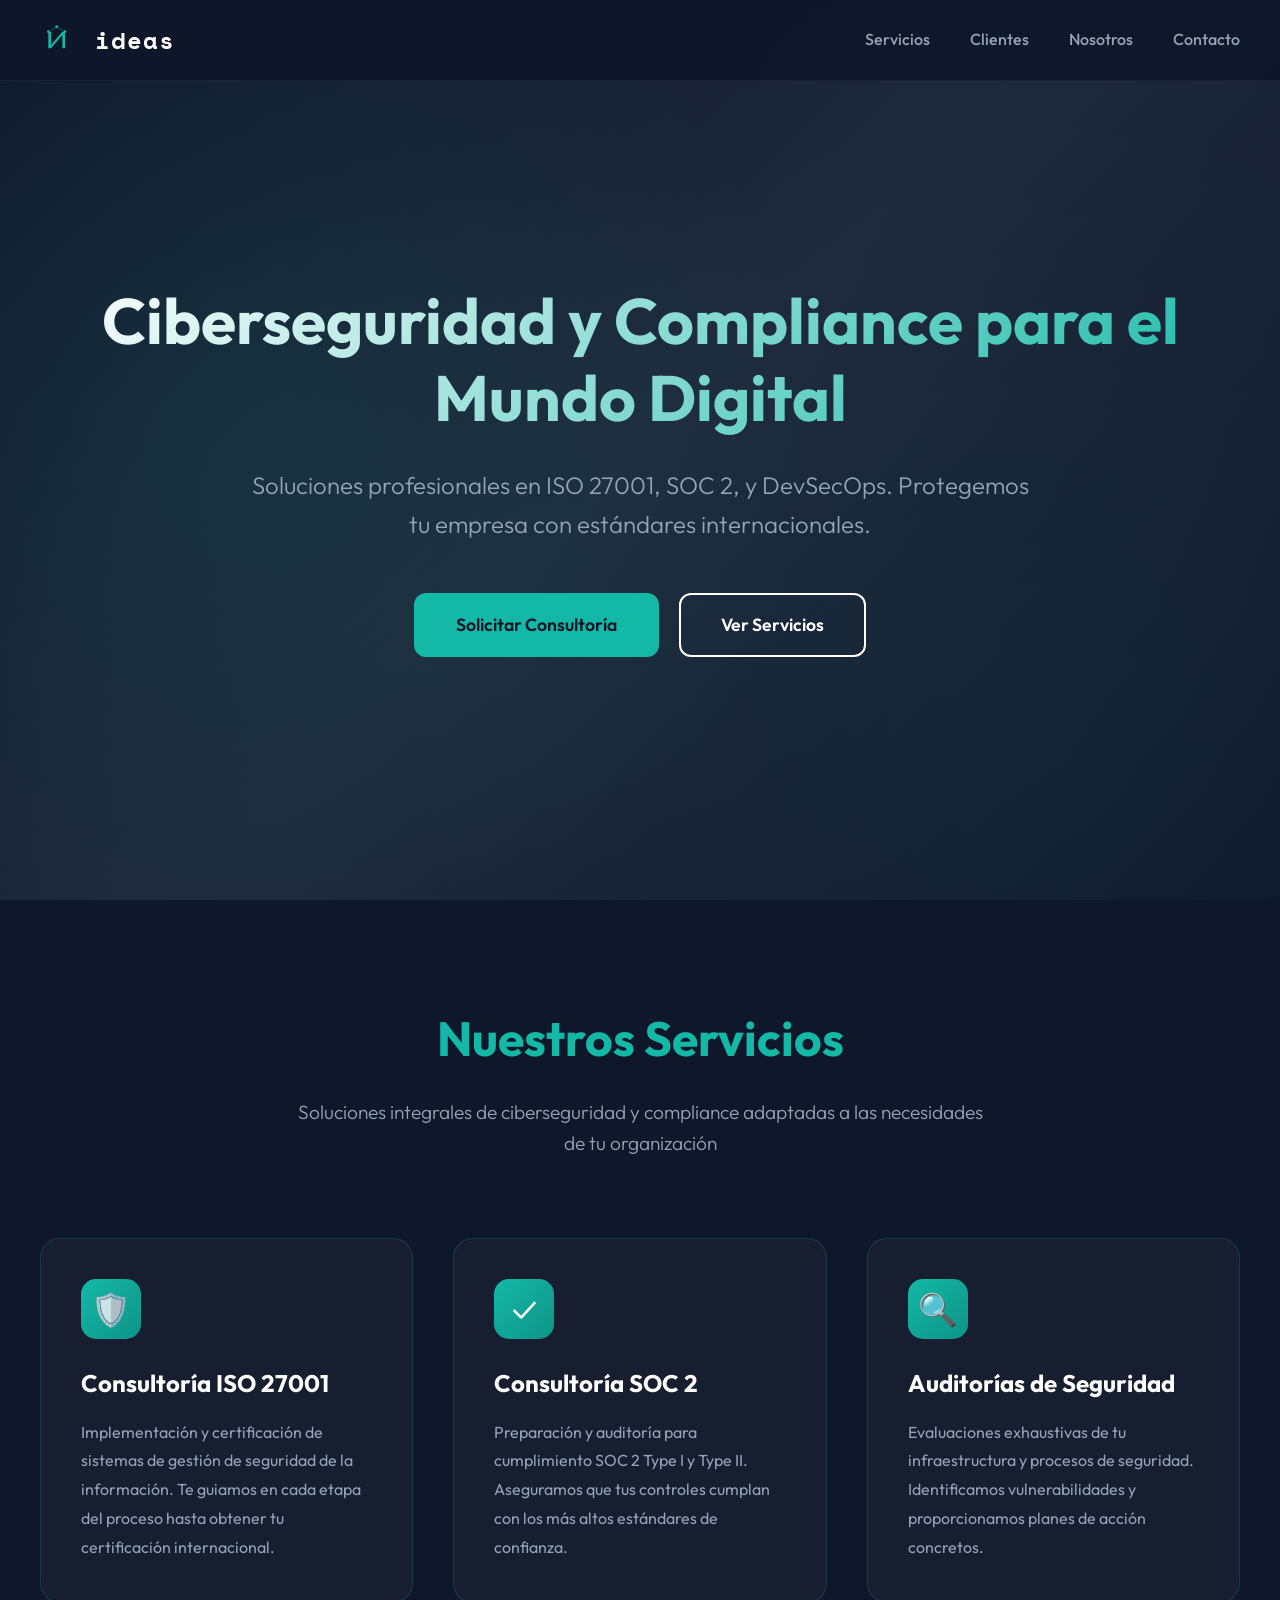
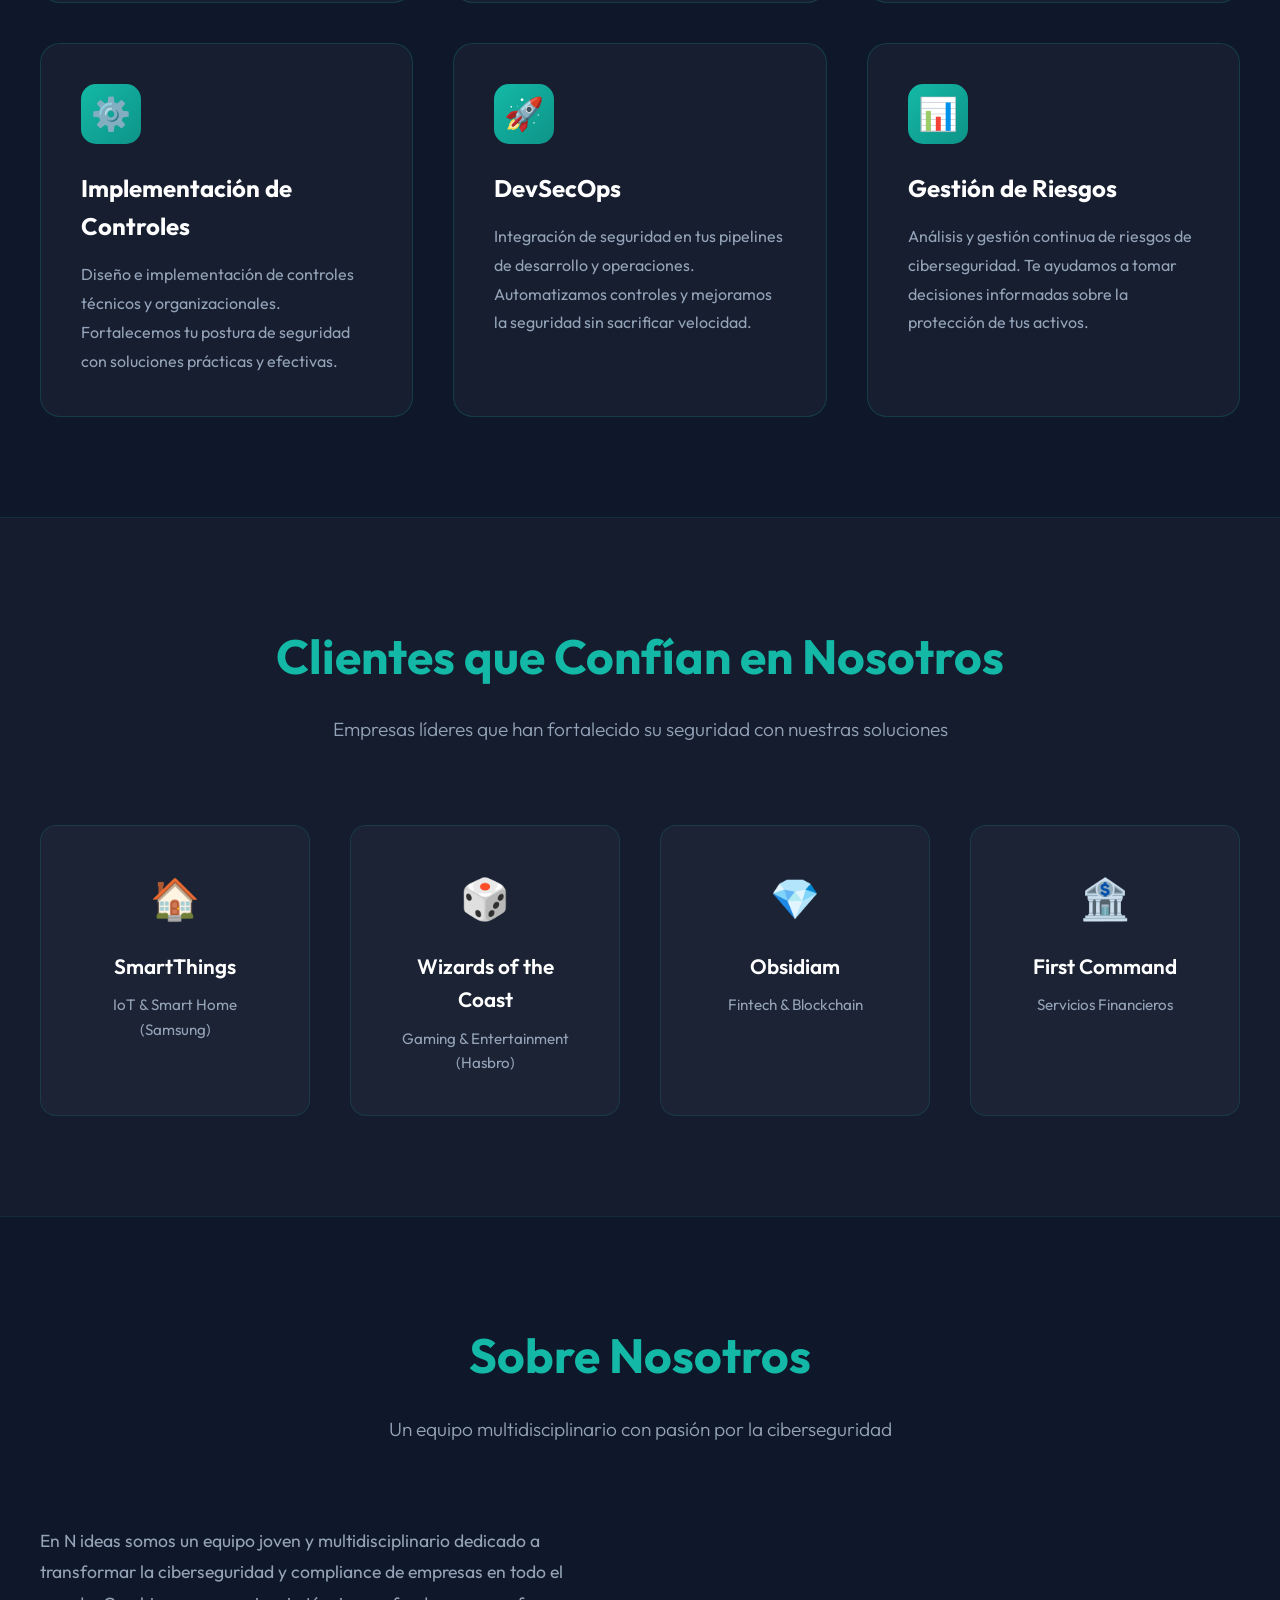
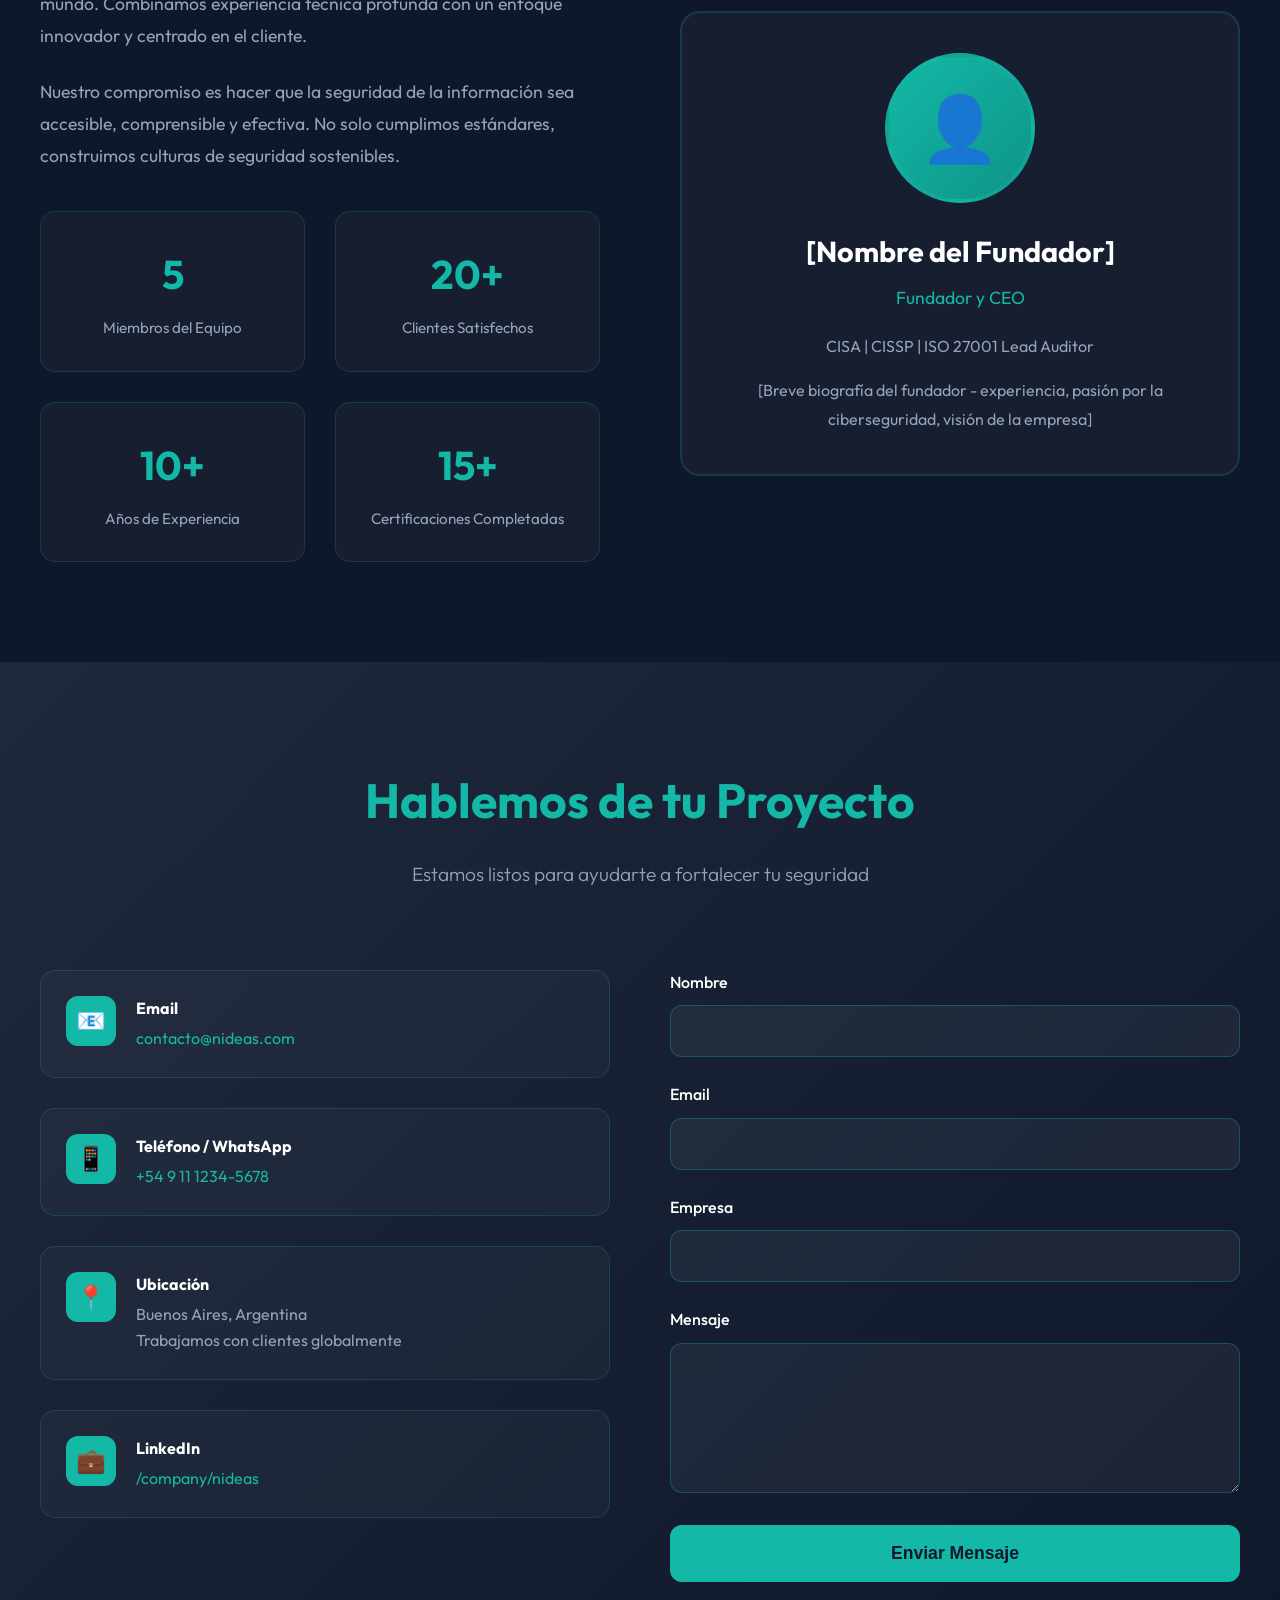
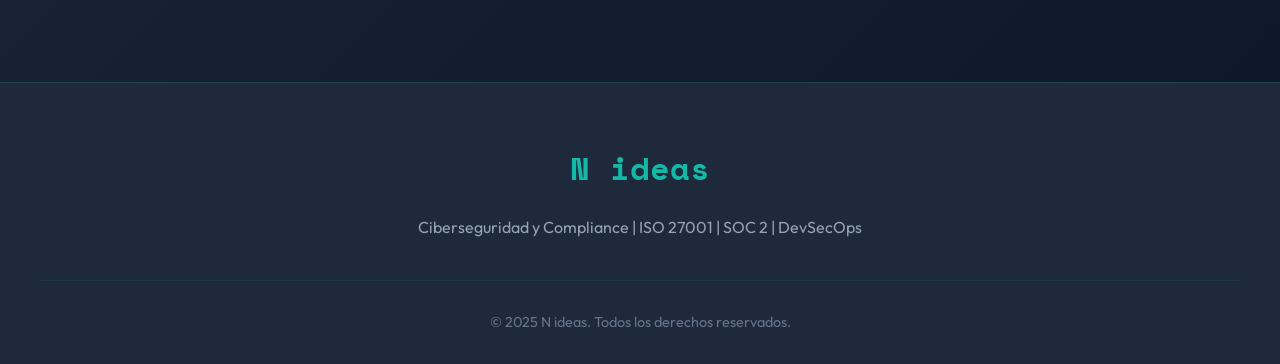
==== index.html @ 0e7a6e2d "Initial" ====
<!DOCTYPE html>
<html lang="es">
<head>
    <meta charset="UTF-8">
    <meta name="viewport" content="width=device-width, initial-scale=1.0">
    <title>N ideas - Ciberseguridad y Compliance</title>
    <link href="https://fonts.googleapis.com/css2?family=Space+Mono:wght@400;700&family=Outfit:wght@300;400;500;600;700&display=swap" rel="stylesheet">
    <link rel="stylesheet" href="assets/css/styles.css">
</head>
<body>

    <header class="header" id="header">
        <nav class="nav-container">
            <a href="#" class="logo">
                <svg class="logo-symbol" viewBox="0 0 120 120" fill="none" xmlns="http://www.w3.org/2000/svg">
                    <path d="M 25 85 L 25 35 L 33 35 L 33 75 L 67 35 L 75 35 L 75 85 L 67 85 L 67 45 L 33 85 Z" fill="#14B8A6"/>
                    <line x1="25" y1="35" x2="50" y2="20" stroke="#14B8A6" stroke-width="2" opacity="0.6"/>
                    <line x1="75" y1="35" x2="50" y2="20" stroke="#14B8A6" stroke-width="2" opacity="0.6"/>
                    <circle cx="25" cy="35" r="4" fill="#14B8A6"/>
                    <circle cx="75" cy="35" r="4" fill="#14B8A6"/>
                    <circle cx="50" cy="20" r="4.5" fill="#14B8A6"/>
                </svg>
                <span class="logo-text">ideas</span>
            </a>
            <ul class="nav-links">
                <li><a href="#servicios">Servicios</a></li>
                <li><a href="#clientes">Clientes</a></li>
                <li><a href="#nosotros">Nosotros</a></li>
                <li><a href="#contacto">Contacto</a></li>
            </ul>
        </nav>
    </header>

    <section class="hero">
        <div class="hero-content">
            <h1>Ciberseguridad y Compliance para el Mundo Digital</h1>
            <p class="subtitle">
                Soluciones profesionales en ISO 27001, SOC 2, y DevSecOps. 
                Protegemos tu empresa con estándares internacionales.
            </p>
            <div class="cta-buttons">
                <a href="#contacto" class="btn btn-primary">Solicitar Consultoría</a>
                <a href="#servicios" class="btn btn-secondary">Ver Servicios</a>
            </div>
        </div>
    </section>

    <section class="section" id="servicios">
        <div class="section-header">
            <h2 class="section-title">Nuestros Servicios</h2>
            <p class="section-subtitle">
                Soluciones integrales de ciberseguridad y compliance adaptadas a las necesidades de tu organización
            </p>
        </div>

        <div class="services-grid">
            <div class="service-card">
                <div class="service-icon">🛡️</div>
                <h3>Consultoría ISO 27001</h3>
                <p>
                    Implementación y certificación de sistemas de gestión de seguridad de la información. 
                    Te guiamos en cada etapa del proceso hasta obtener tu certificación internacional.
                </p>
            </div>

            <div class="service-card">
                <div class="service-icon">✓</div>
                <h3>Consultoría SOC 2</h3>
                <p>
                    Preparación y auditoría para cumplimiento SOC 2 Type I y Type II. 
                    Aseguramos que tus controles cumplan con los más altos estándares de confianza.
                </p>
            </div>

            <div class="service-card">
                <div class="service-icon">🔍</div>
                <h3>Auditorías de Seguridad</h3>
                <p>
                    Evaluaciones exhaustivas de tu infraestructura y procesos de seguridad. 
                    Identificamos vulnerabilidades y proporcionamos planes de acción concretos.
                </p>
            </div>

            <div class="service-card">
                <div class="service-icon">⚙️</div>
                <h3>Implementación de Controles</h3>
                <p>
                    Diseño e implementación de controles técnicos y organizacionales. 
                    Fortalecemos tu postura de seguridad con soluciones prácticas y efectivas.
                </p>
            </div>

            <div class="service-card">
                <div class="service-icon">🚀</div>
                <h3>DevSecOps</h3>
                <p>
                    Integración de seguridad en tus pipelines de desarrollo y operaciones. 
                    Automatizamos controles y mejoramos la seguridad sin sacrificar velocidad.
                </p>
            </div>

            <div class="service-card">
                <div class="service-icon">📊</div>
                <h3>Gestión de Riesgos</h3>
                <p>
                    Análisis y gestión continua de riesgos de ciberseguridad. 
                    Te ayudamos a tomar decisiones informadas sobre la protección de tus activos.
                </p>
            </div>
        </div>
    </section>

    <section class="section clients-section" id="clientes">
        <div class="section-header">
            <h2 class="section-title">Clientes que Confían en Nosotros</h2>
            <p class="section-subtitle">
                Empresas líderes que han fortalecido su seguridad con nuestras soluciones
            </p>
        </div>

        <div class="clients-grid">
            <div class="client-card">
                <div class="client-logo">🏠</div>
                <div class="client-name">SmartThings</div>
                <div class="client-industry">IoT & Smart Home (Samsung)</div>
            </div>

            <div class="client-card">
                <div class="client-logo">🎲</div>
                <div class="client-name">Wizards of the Coast</div>
                <div class="client-industry">Gaming & Entertainment (Hasbro)</div>
            </div>

            <div class="client-card">
                <div class="client-logo">💎</div>
                <div class="client-name">Obsidiam</div>
                <div class="client-industry">Fintech & Blockchain</div>
            </div>

            <div class="client-card">
                <div class="client-logo">🏦</div>
                <div class="client-name">First Command</div>
                <div class="client-industry">Servicios Financieros</div>
            </div>
        </div>
    </section>

    <section class="section" id="nosotros">
        <div class="section-header">
            <h2 class="section-title">Sobre Nosotros</h2>
            <p class="section-subtitle">
                Un equipo multidisciplinario con pasión por la ciberseguridad
            </p>
        </div>

        <div class="about-content">
            <div class="about-text">
                <p>
                    En N ideas somos un equipo joven y multidisciplinario dedicado a transformar 
                    la ciberseguridad y compliance de empresas en todo el mundo. Combinamos 
                    experiencia técnica profunda con un enfoque innovador y centrado en el cliente.
                </p>
                <p>
                    Nuestro compromiso es hacer que la seguridad de la información sea accesible, 
                    comprensible y efectiva. No solo cumplimos estándares, construimos culturas 
                    de seguridad sostenibles.
                </p>

                <div class="stats-grid">
                    <div class="stat-item">
                        <div class="stat-number">5</div>
                        <div class="stat-label">Miembros del Equipo</div>
                    </div>
                    <div class="stat-item">
                        <div class="stat-number">20+</div>
                        <div class="stat-label">Clientes Satisfechos</div>
                    </div>
                    <div class="stat-item">
                        <div class="stat-number">10+</div>
                        <div class="stat-label">Años de Experiencia</div>
                    </div>
                    <div class="stat-item">
                        <div class="stat-number">15+</div>
                        <div class="stat-label">Certificaciones Completadas</div>
                    </div>
                </div>
            </div>

            <div class="team-leader">
                <div class="leader-avatar">👤</div>
                <h3 class="leader-name">[Nombre del Fundador]</h3>
                <p class="leader-title">Fundador y CEO</p>
                <div class="leader-credentials">
                    <p>CISA | CISSP | ISO 27001 Lead Auditor</p>
                    <p style="margin-top: 15px;">
                        [Breve biografía del fundador - experiencia, pasión por la ciberseguridad, 
                        visión de la empresa]
                    </p>
                </div>
            </div>
        </div>
    </section>

    <section class="section contact-section" id="contacto">
        <div class="section-header">
            <h2 class="section-title">Hablemos de tu Proyecto</h2>
            <p class="section-subtitle">
                Estamos listos para ayudarte a fortalecer tu seguridad
            </p>
        </div>

        <div class="contact-container">
            <div class="contact-info">
                <div class="contact-item">
                    <div class="contact-icon">📧</div>
                    <div class="contact-details">
                        <h4>Email</h4>
                        <p><a href="mailto:contacto@nideas.com">contacto@nideas.com</a></p>
                    </div>
                </div>

                <div class="contact-item">
                    <div class="contact-icon">📱</div>
                    <div class="contact-details">
                        <h4>Teléfono / WhatsApp</h4>
                        <p><a href="tel:+5491112345678">+54 9 11 1234-5678</a></p>
                    </div>
                </div>

                <div class="contact-item">
                    <div class="contact-icon">📍</div>
                    <div class="contact-details">
                        <h4>Ubicación</h4>
                        <p>Buenos Aires, Argentina<br>Trabajamos con clientes globalmente</p>
                    </div>
                </div>

                <div class="contact-item">
                    <div class="contact-icon">💼</div>
                    <div class="contact-details">
                        <h4>LinkedIn</h4>
                        <p><a href="https://linkedin.com/company/nideas" target="_blank">/company/nideas</a></p>
                    </div>
                </div>
            </div>

            <div class="contact-form">
                <form action="#" method="POST" id="contactForm">
                    <div class="form-group">
                        <label for="name">Nombre</label>
                        <input type="text" id="name" name="name" required>
                    </div>

                    <div class="form-group">
                        <label for="email">Email</label>
                        <input type="email" id="email" name="email" required>
                    </div>

                    <div class="form-group">
                        <label for="company">Empresa</label>
                        <input type="text" id="company" name="company">
                    </div>

                    <div class="form-group">
                        <label for="message">Mensaje</label>
                        <textarea id="message" name="message" required></textarea>
                    </div>

                    <button type="submit" class="btn btn-primary" style="width: 100%;">
                        Enviar Mensaje
                    </button>
                </form>
            </div>
        </div>
    </section>

    <footer class="footer">
        <div class="footer-content">
            <div class="footer-logo">N ideas</div>
            <p class="footer-text">
                Ciberseguridad y Compliance | ISO 27001 | SOC 2 | DevSecOps
            </p>
            <div class="footer-bottom">
                <p>&copy; 2025 N ideas. Todos los derechos reservados.</p>
            </div>
        </div>
    </footer>

    <script src="assets/js/main.js"></script>

</body>
</html>
---- assets/css/styles.css ----
/* ============================================
           VARIABLES DE CONFIGURACIÓN
           ============================================ */
:root {
    --navy: #0F172A;
    --navy-light: #1E293B;
    --navy-lighter: #334155;
    --teal: #14B8A6;
    --teal-dark: #0D9488;
    --gray: #64748B;
    --gray-light: #94A3B8;
    --gray-lighter: #E2E8F0;
    --white: #FFFFFF;
}

* {
    margin: 0;
    padding: 0;
    box-sizing: border-box;
}

html {
    scroll-behavior: smooth;
}

body {
    font-family: 'Outfit', sans-serif;
    background: var(--navy);
    color: var(--white);
    line-height: 1.6;
    overflow-x: hidden;
}

.header {
    position: fixed;
    top: 0;
    left: 0;
    right: 0;
    z-index: 1000;
    background: rgba(15, 23, 42, 0.95);
    backdrop-filter: blur(10px);
    border-bottom: 1px solid rgba(20, 184, 166, 0.1);
    transition: all 0.3s ease;
}

.header.scrolled {
    box-shadow: 0 4px 20px rgba(0, 0, 0, 0.3);
}

.nav-container {
    max-width: 1400px;
    margin: 0 auto;
    padding: 20px 40px;
    display: flex;
    justify-content: space-between;
    align-items: center;
}

.logo {
    display: flex;
    align-items: center;
    gap: 15px;
    text-decoration: none;
    color: var(--white);
    transition: transform 0.3s ease;
}

.logo:hover {
    transform: translateX(5px);
}

.logo-symbol {
    width: 40px;
    height: 40px;
}

.logo-text {
    font-family: 'Space Mono', monospace;
    font-size: 1.5rem;
    font-weight: 700;
    letter-spacing: 1px;
}

.nav-links {
    display: flex;
    gap: 40px;
    list-style: none;
}

.nav-links a {
    color: var(--gray-light);
    text-decoration: none;
    font-weight: 500;
    transition: all 0.3s ease;
    position: relative;
}

.nav-links a::after {
    content: '';
    position: absolute;
    bottom: -5px;
    left: 0;
    width: 0;
    height: 2px;
    background: var(--teal);
    transition: width 0.3s ease;
}

.nav-links a:hover {
    color: var(--teal);
}

.nav-links a:hover::after {
    width: 100%;
}

.hero {
    min-height: 100vh;
    display: flex;
    align-items: center;
    justify-content: center;
    padding: 120px 40px 80px;
    background: linear-gradient(135deg, var(--navy) 0%, var(--navy-light) 50%, var(--navy) 100%);
    position: relative;
    overflow: hidden;
}

.hero::before {
    content: '';
    position: absolute;
    top: 0;
    left: 0;
    right: 0;
    bottom: 0;
    background: 
        radial-gradient(circle at 20% 50%, rgba(20, 184, 166, 0.1) 0%, transparent 50%),
        radial-gradient(circle at 80% 80%, rgba(20, 184, 166, 0.05) 0%, transparent 50%);
    animation: pulse 8s ease-in-out infinite;
}

@keyframes pulse {
    0%, 100% { opacity: 0.5; }
    50% { opacity: 1; }
}

.hero-content {
    max-width: 1200px;
    text-align: center;
    position: relative;
    z-index: 1;
    opacity: 0;
    animation: fadeInUp 1s ease-out forwards;
    animation-delay: 0.3s;
}

.hero h1 {
    font-size: 4rem;
    font-weight: 700;
    margin-bottom: 30px;
    line-height: 1.2;
    background: linear-gradient(135deg, var(--white) 0%, var(--teal) 100%);
    -webkit-background-clip: text;
    -webkit-text-fill-color: transparent;
    background-clip: text;
}

.hero .subtitle {
    font-size: 1.5rem;
    color: var(--gray-light);
    margin-bottom: 50px;
    font-weight: 300;
    max-width: 800px;
    margin-left: auto;
    margin-right: auto;
}

.cta-buttons {
    display: flex;
    gap: 20px;
    justify-content: center;
    flex-wrap: wrap;
}

.btn {
    padding: 16px 40px;
    border-radius: 12px;
    text-decoration: none;
    font-weight: 600;
    font-size: 1.1rem;
    transition: all 0.3s ease;
    display: inline-block;
    border: 2px solid transparent;
}

.btn-primary {
    background: var(--teal);
    color: var(--navy);
    border-color: var(--teal);
}

.btn-primary:hover {
    background: transparent;
    color: var(--teal);
    transform: translateY(-3px);
    box-shadow: 0 10px 30px rgba(20, 184, 166, 0.3);
}

.btn-secondary {
    background: transparent;
    color: var(--white);
    border-color: var(--white);
}

.btn-secondary:hover {
    background: var(--white);
    color: var(--navy);
    transform: translateY(-3px);
}

.section {
    padding: 100px 40px;
    max-width: 1400px;
    margin: 0 auto;
}

.section-header {
    text-align: center;
    margin-bottom: 80px;
    opacity: 0;
    transform: translateY(30px);
    transition: all 0.8s ease;
}

.section-header.visible {
    opacity: 1;
    transform: translateY(0);
}

.section-title {
    font-size: 3rem;
    font-weight: 700;
    margin-bottom: 20px;
    color: var(--teal);
}

.section-subtitle {
    font-size: 1.2rem;
    color: var(--gray-light);
    font-weight: 300;
    max-width: 700px;
    margin: 0 auto;
}

.services-grid {
    display: grid;
    grid-template-columns: repeat(auto-fit, minmax(300px, 1fr));
    gap: 40px;
    margin-top: 60px;
}

.service-card {
    background: rgba(255, 255, 255, 0.03);
    border: 1px solid rgba(20, 184, 166, 0.2);
    border-radius: 20px;
    padding: 40px;
    transition: all 0.4s ease;
    opacity: 0;
    transform: translateY(30px);
}

.service-card.visible {
    opacity: 1;
    transform: translateY(0);
}

.service-card:hover {
    background: rgba(255, 255, 255, 0.05);
    border-color: var(--teal);
    transform: translateY(-10px);
    box-shadow: 0 20px 60px rgba(20, 184, 166, 0.2);
}

.service-icon {
    width: 60px;
    height: 60px;
    background: linear-gradient(135deg, var(--teal) 0%, var(--teal-dark) 100%);
    border-radius: 15px;
    display: flex;
    align-items: center;
    justify-content: center;
    font-size: 2rem;
    margin-bottom: 25px;
    transition: transform 0.3s ease;
}

.service-card:hover .service-icon {
    transform: scale(1.1) rotate(5deg);
}

.service-card h3 {
    font-size: 1.5rem;
    margin-bottom: 15px;
    color: var(--white);
}

.service-card p {
    color: var(--gray-light);
    line-height: 1.8;
}

.clients-section {
    background: rgba(255, 255, 255, 0.02);
    border-top: 1px solid rgba(20, 184, 166, 0.1);
    border-bottom: 1px solid rgba(20, 184, 166, 0.1);
}

.clients-grid {
    display: grid;
    grid-template-columns: repeat(auto-fit, minmax(250px, 1fr));
    gap: 40px;
    margin-top: 60px;
}

.client-card {
    background: rgba(255, 255, 255, 0.03);
    border: 1px solid rgba(20, 184, 166, 0.15);
    border-radius: 16px;
    padding: 40px;
    text-align: center;
    transition: all 0.3s ease;
    opacity: 0;
    transform: scale(0.95);
}

.client-card.visible {
    opacity: 1;
    transform: scale(1);
}

.client-card:hover {
    background: rgba(255, 255, 255, 0.05);
    border-color: var(--teal);
    transform: scale(1.05);
}

.client-logo {
    font-size: 2.5rem;
    margin-bottom: 20px;
}

.client-name {
    font-size: 1.3rem;
    font-weight: 600;
    color: var(--white);
    margin-bottom: 10px;
}

.client-industry {
    color: var(--gray-light);
    font-size: 0.95rem;
}

.about-content {
    display: grid;
    grid-template-columns: 1fr 1fr;
    gap: 80px;
    align-items: center;
    margin-top: 60px;
}

.about-text {
    opacity: 0;
    transform: translateX(-30px);
    transition: all 0.8s ease;
}

.about-text.visible {
    opacity: 1;
    transform: translateX(0);
}

.about-text p {
    font-size: 1.1rem;
    color: var(--gray-light);
    margin-bottom: 25px;
    line-height: 1.8;
}

.stats-grid {
    display: grid;
    grid-template-columns: repeat(2, 1fr);
    gap: 30px;
    margin-top: 40px;
}

.stat-item {
    text-align: center;
    padding: 30px;
    background: rgba(255, 255, 255, 0.03);
    border-radius: 15px;
    border: 1px solid rgba(20, 184, 166, 0.2);
    transition: all 0.3s ease;
}

.stat-item:hover {
    background: rgba(255, 255, 255, 0.05);
    transform: translateY(-5px);
}

.stat-number {
    font-size: 2.5rem;
    font-weight: 700;
    color: var(--teal);
    margin-bottom: 10px;
}

.stat-label {
    color: var(--gray-light);
    font-size: 0.95rem;
}

.team-leader {
    background: rgba(255, 255, 255, 0.03);
    border: 2px solid rgba(20, 184, 166, 0.2);
    border-radius: 20px;
    padding: 40px;
    text-align: center;
    opacity: 0;
    transform: translateX(30px);
    transition: all 0.8s ease;
}

.team-leader.visible {
    opacity: 1;
    transform: translateX(0);
}

.leader-avatar {
    width: 150px;
    height: 150px;
    border-radius: 50%;
    background: linear-gradient(135deg, var(--teal) 0%, var(--teal-dark) 100%);
    margin: 0 auto 25px;
    display: flex;
    align-items: center;
    justify-content: center;
    font-size: 4rem;
    border: 4px solid rgba(20, 184, 166, 0.3);
}

.leader-name {
    font-size: 1.8rem;
    font-weight: 700;
    margin-bottom: 10px;
    color: var(--white);
}

.leader-title {
    color: var(--teal);
    font-size: 1.1rem;
    margin-bottom: 20px;
}

.leader-credentials {
    color: var(--gray-light);
    line-height: 1.8;
}

.contact-section {
    background: linear-gradient(135deg, var(--navy-light) 0%, var(--navy) 100%);
}

.contact-container {
    display: grid;
    grid-template-columns: 1fr 1fr;
    gap: 60px;
    margin-top: 60px;
}

.contact-info {
    opacity: 0;
    transform: translateY(30px);
    transition: all 0.8s ease;
}

.contact-info.visible {
    opacity: 1;
    transform: translateY(0);
}

.contact-item {
    display: flex;
    align-items: flex-start;
    gap: 20px;
    margin-bottom: 30px;
    padding: 25px;
    background: rgba(255, 255, 255, 0.03);
    border-radius: 15px;
    border: 1px solid rgba(20, 184, 166, 0.2);
    transition: all 0.3s ease;
}

.contact-item:hover {
    background: rgba(255, 255, 255, 0.05);
    border-color: var(--teal);
    transform: translateX(10px);
}

.contact-icon {
    width: 50px;
    height: 50px;
    background: var(--teal);
    border-radius: 12px;
    display: flex;
    align-items: center;
    justify-content: center;
    font-size: 1.5rem;
    flex-shrink: 0;
}

.contact-details h4 {
    color: var(--white);
    margin-bottom: 5px;
}

.contact-details p {
    color: var(--gray-light);
}

.contact-details a {
    color: var(--teal);
    text-decoration: none;
    transition: color 0.3s ease;
}

.contact-details a:hover {
    color: var(--white);
}

.contact-form {
    opacity: 0;
    transform: translateY(30px);
    transition: all 0.8s ease;
}

.contact-form.visible {
    opacity: 1;
    transform: translateY(0);
}

.form-group {
    margin-bottom: 25px;
}

.form-group label {
    display: block;
    margin-bottom: 10px;
    color: var(--white);
    font-weight: 500;
}

.form-group input,
.form-group textarea {
    width: 100%;
    padding: 15px 20px;
    background: rgba(255, 255, 255, 0.05);
    border: 1px solid rgba(20, 184, 166, 0.3);
    border-radius: 12px;
    color: var(--white);
    font-family: 'Outfit', sans-serif;
    font-size: 1rem;
    transition: all 0.3s ease;
}

.form-group input:focus,
.form-group textarea:focus {
    outline: none;
    border-color: var(--teal);
    background: rgba(255, 255, 255, 0.08);
}

.form-group textarea {
    resize: vertical;
    min-height: 150px;
}

.footer {
    background: var(--navy-light);
    padding: 60px 40px 30px;
    border-top: 1px solid rgba(20, 184, 166, 0.2);
}

.footer-content {
    max-width: 1400px;
    margin: 0 auto;
    text-align: center;
}

.footer-logo {
    font-family: 'Space Mono', monospace;
    font-size: 2rem;
    font-weight: 700;
    color: var(--teal);
    margin-bottom: 20px;
}

.footer-text {
    color: var(--gray-light);
    margin-bottom: 40px;
}

.footer-bottom {
    padding-top: 30px;
    border-top: 1px solid rgba(20, 184, 166, 0.1);
    color: var(--gray);
    font-size: 0.9rem;
}

@keyframes fadeInUp {
    from {
        opacity: 0;
        transform: translateY(30px);
    }
    to {
        opacity: 1;
        transform: translateY(0);
    }
}

@media (max-width: 1024px) {
    .about-content,
    .contact-container {
        grid-template-columns: 1fr;
    }
}

@media (max-width: 768px) {
    .nav-links {
        display: none;
    }

    .hero h1 {
        font-size: 2.5rem;
    }

    .hero .subtitle {
        font-size: 1.2rem;
    }

    .section-title {
        font-size: 2rem;
    }

    .services-grid,
    .clients-grid {
        grid-template-columns: 1fr;
    }

    .stats-grid {
        grid-template-columns: 1fr;
    }

    .cta-buttons {
        flex-direction: column;
    }

    .btn {
        width: 100%;
    }
}
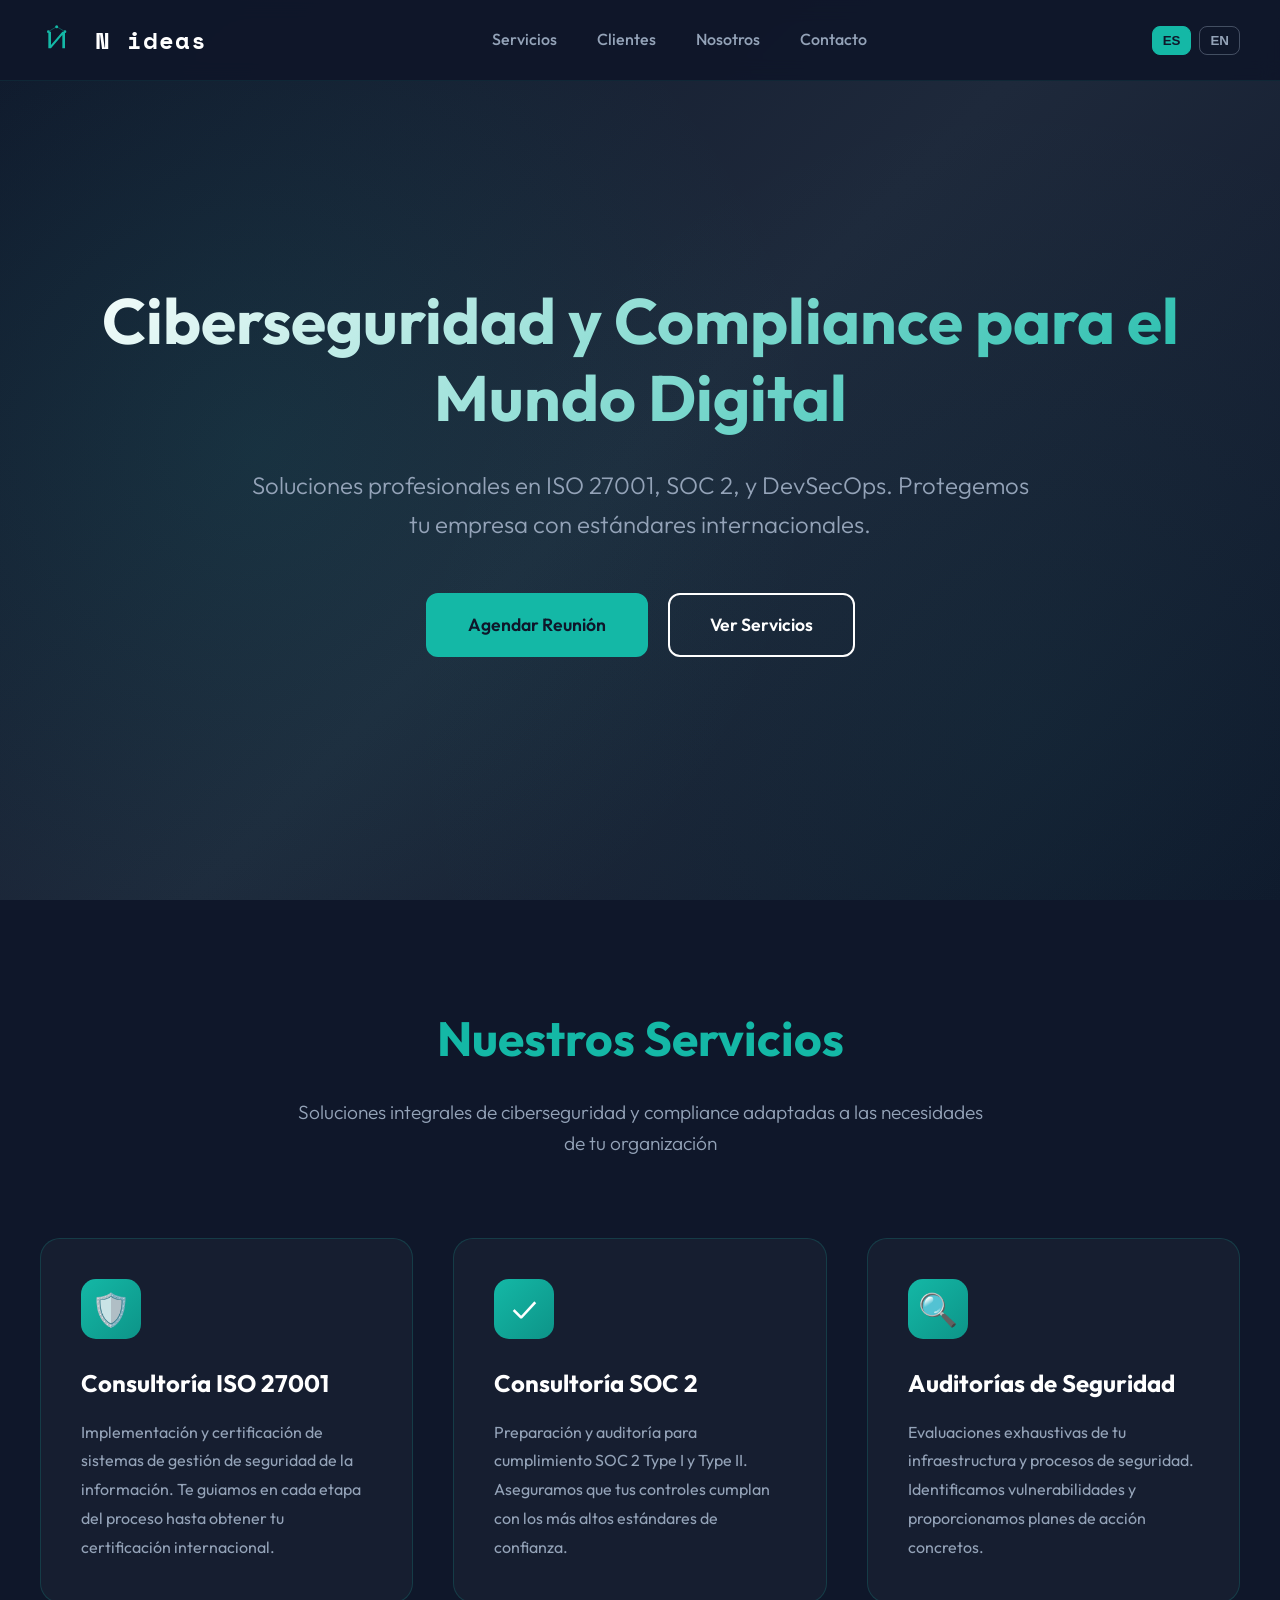
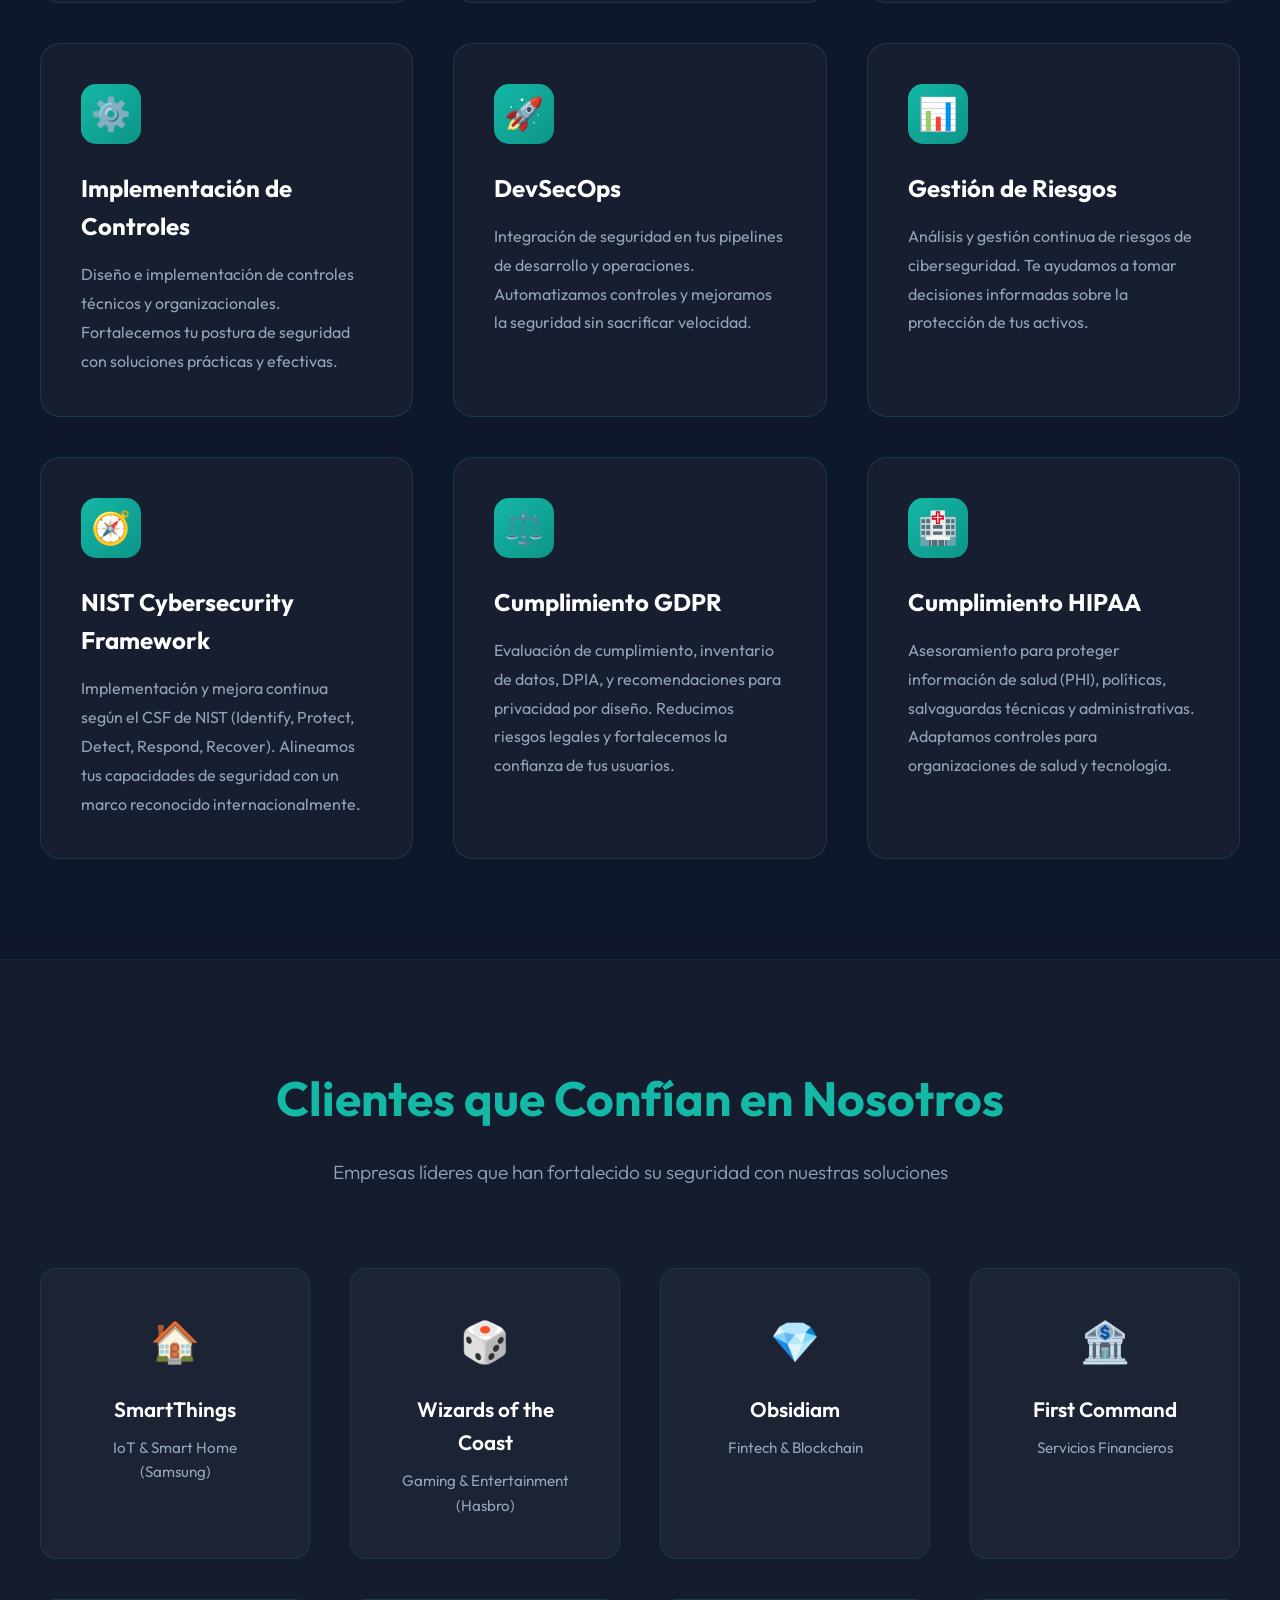
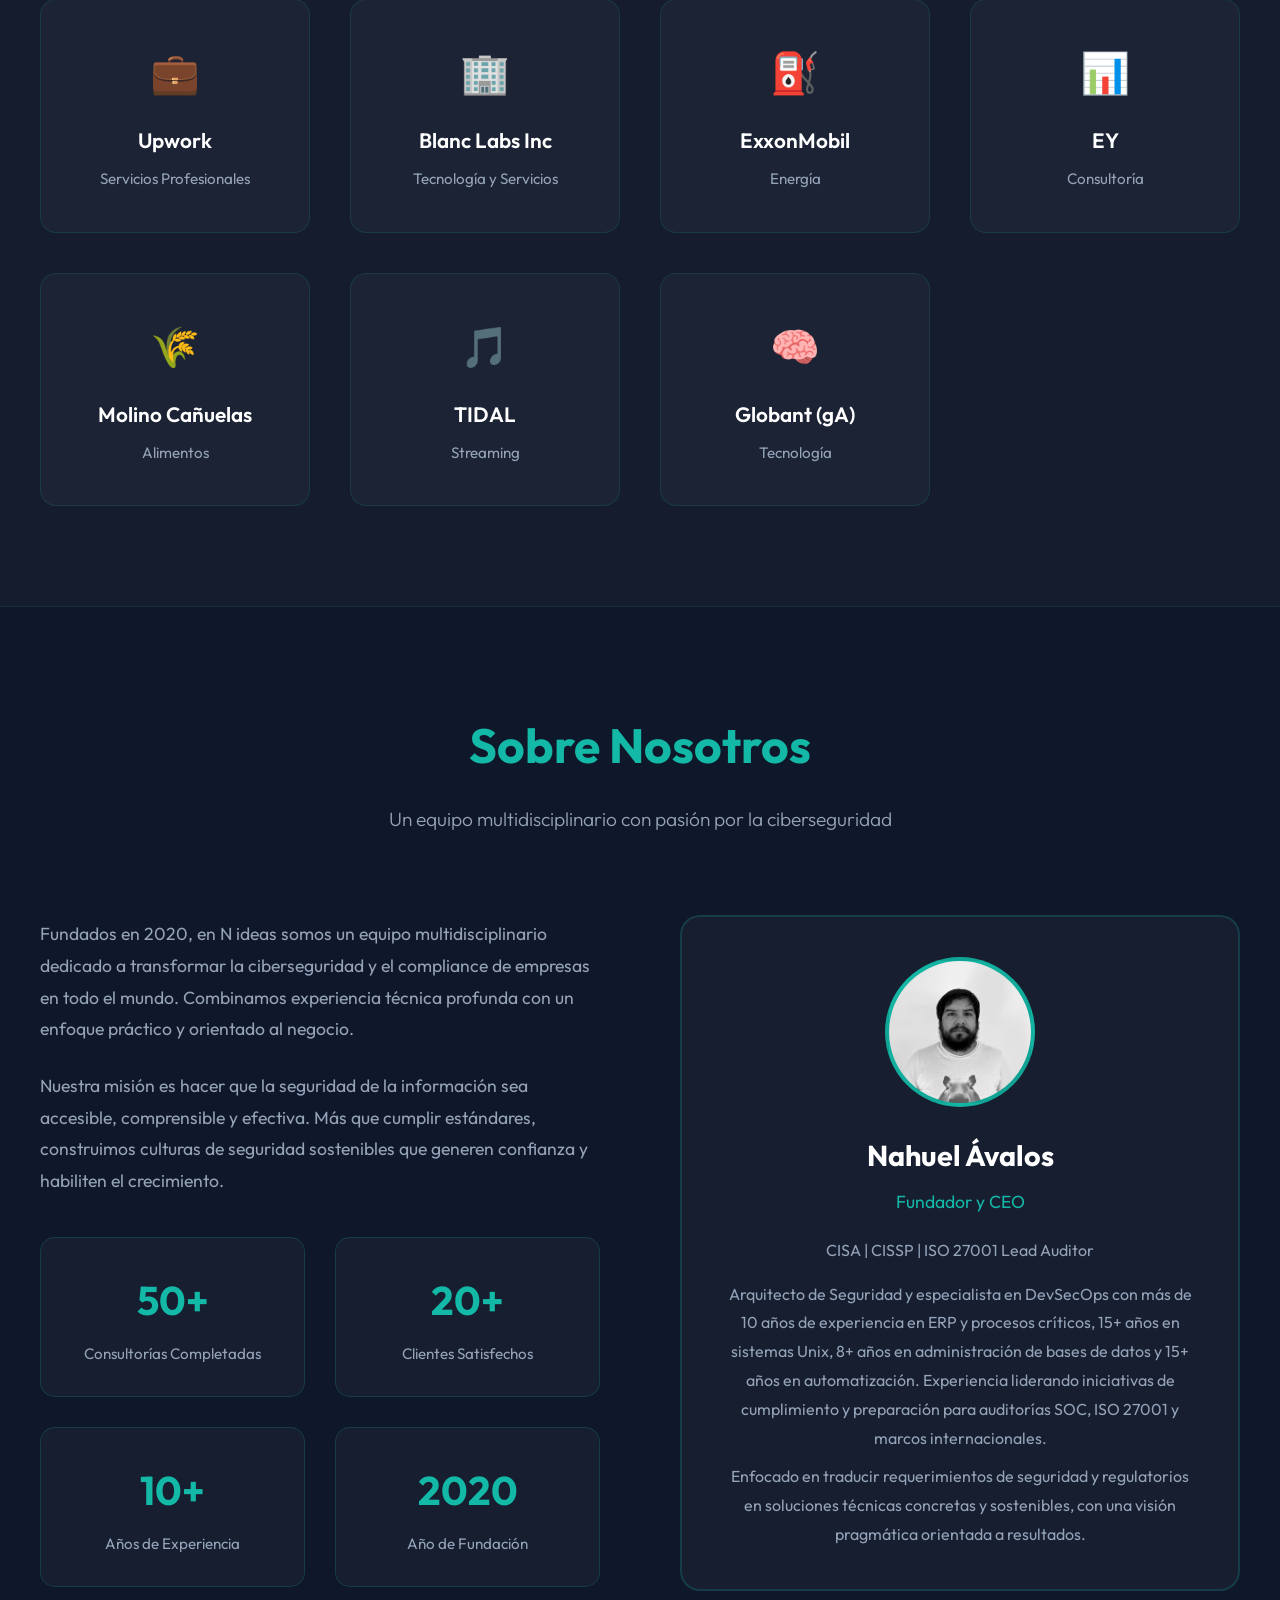
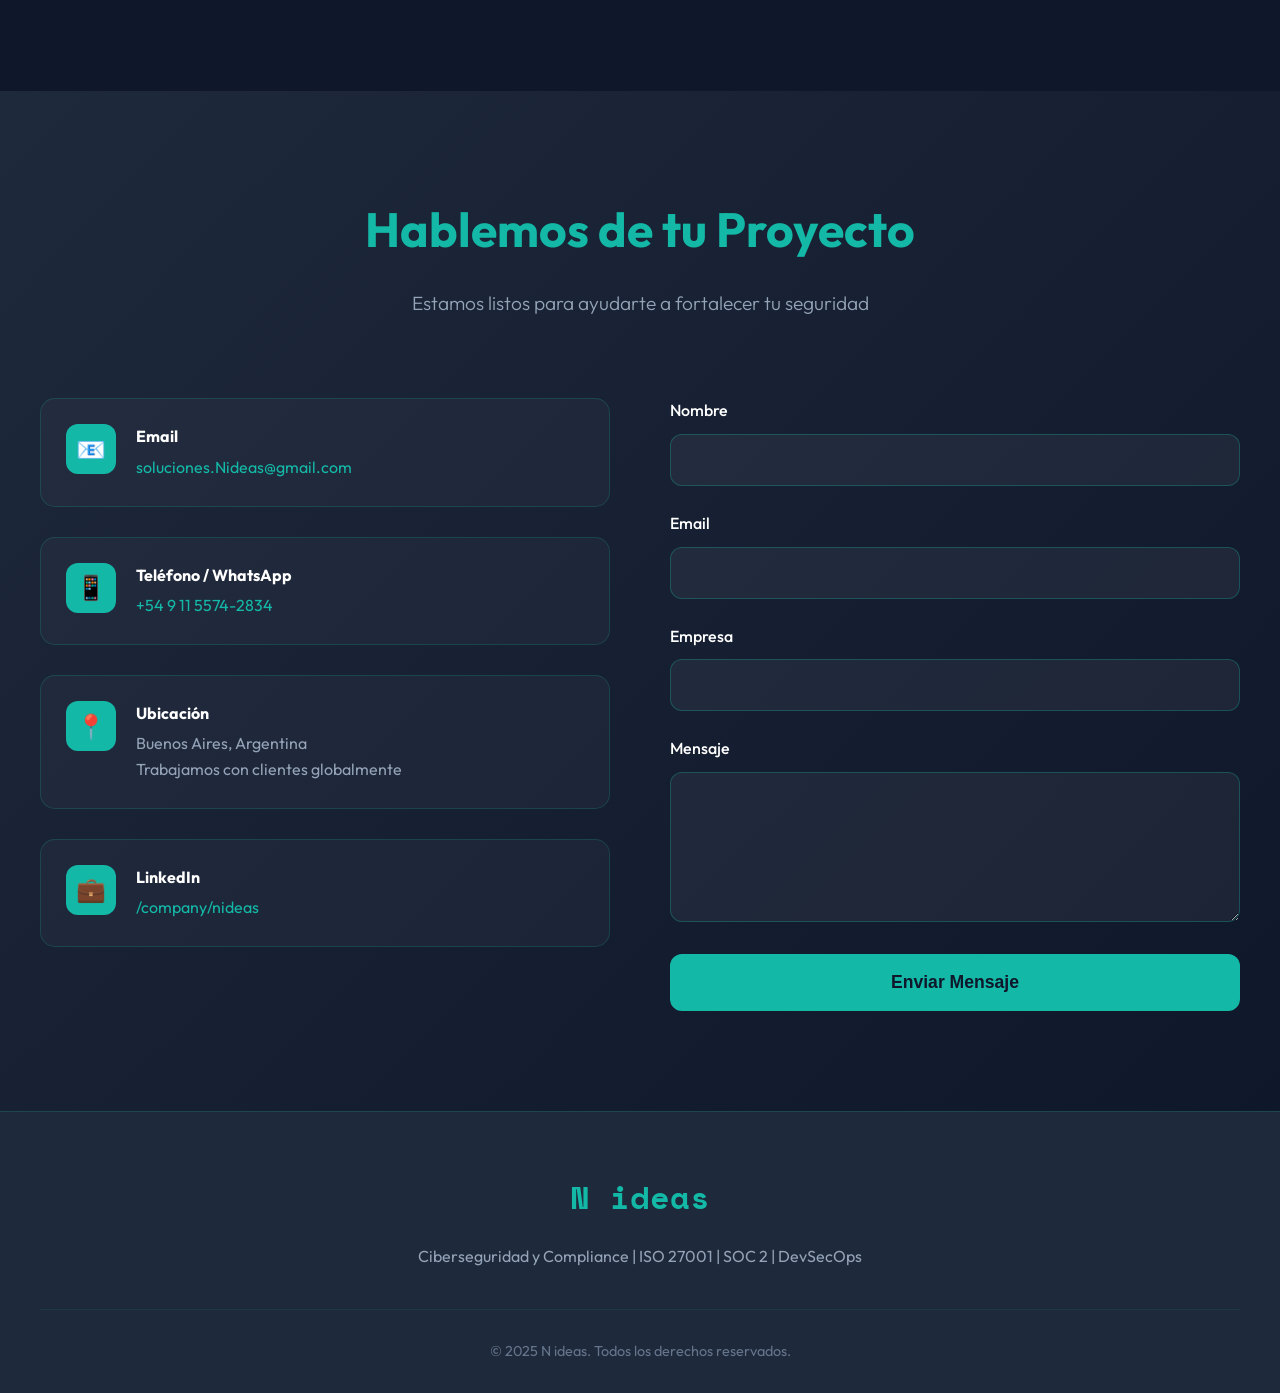
==== commit 74553774: "Init" ====
--- a/index.html
+++ b/index.html
@@ -20,102 +20,99 @@
                     <circle cx="75" cy="35" r="4" fill="#14B8A6"/>
                     <circle cx="50" cy="20" r="4.5" fill="#14B8A6"/>
                 </svg>
-                <span class="logo-text">ideas</span>
+                <span class="logo-text">N ideas</span>
             </a>
             <ul class="nav-links">
-                <li><a href="#servicios">Servicios</a></li>
-                <li><a href="#clientes">Clientes</a></li>
-                <li><a href="#nosotros">Nosotros</a></li>
-                <li><a href="#contacto">Contacto</a></li>
+                <li><a href="#servicios" data-i18n="nav.services">Servicios</a></li>
+                <li><a href="#clientes" data-i18n="nav.clients">Clientes</a></li>
+                <li><a href="#nosotros" data-i18n="nav.about">Nosotros</a></li>
+                <li><a href="#contacto" data-i18n="nav.contact">Contacto</a></li>
             </ul>
+            <div class="lang-toggle">
+                <button class="lang-btn active" data-lang="es">ES</button>
+                <button class="lang-btn" data-lang="en">EN</button>
+            </div>
         </nav>
     </header>
 
     <section class="hero">
         <div class="hero-content">
-            <h1>Ciberseguridad y Compliance para el Mundo Digital</h1>
-            <p class="subtitle">
-                Soluciones profesionales en ISO 27001, SOC 2, y DevSecOps. 
-                Protegemos tu empresa con estándares internacionales.
-            </p>
+            <h1 data-i18n="hero.title">Ciberseguridad y Compliance para el Mundo Digital</h1>
+            <p class="subtitle" data-i18n="hero.subtitle">Soluciones profesionales en ISO 27001, SOC 2, y DevSecOps. Protegemos tu empresa con estándares internacionales.</p>
             <div class="cta-buttons">
-                <a href="#contacto" class="btn btn-primary">Solicitar Consultoría</a>
-                <a href="#servicios" class="btn btn-secondary">Ver Servicios</a>
+                <a href="#contacto" class="btn btn-primary" data-i18n="cta.primary">Agendar Reunión</a>
+                <a href="#servicios" class="btn btn-secondary" data-i18n="cta.secondary">Ver Servicios</a>
             </div>
         </div>
     </section>
 
     <section class="section" id="servicios">
         <div class="section-header">
-            <h2 class="section-title">Nuestros Servicios</h2>
-            <p class="section-subtitle">
-                Soluciones integrales de ciberseguridad y compliance adaptadas a las necesidades de tu organización
-            </p>
+            <h2 class="section-title" data-i18n="services.title">Nuestros Servicios</h2>
+            <p class="section-subtitle" data-i18n="services.subtitle">Soluciones integrales de ciberseguridad y compliance adaptadas a las necesidades de tu organización</p>
         </div>
 
         <div class="services-grid">
             <div class="service-card">
                 <div class="service-icon">🛡️</div>
-                <h3>Consultoría ISO 27001</h3>
-                <p>
-                    Implementación y certificación de sistemas de gestión de seguridad de la información. 
-                    Te guiamos en cada etapa del proceso hasta obtener tu certificación internacional.
-                </p>
+                <h3 data-i18n="services.iso.title">Consultoría ISO 27001</h3>
+                <p data-i18n="services.iso.desc">Implementación y certificación de sistemas de gestión de seguridad de la información. Te guiamos en cada etapa del proceso hasta obtener tu certificación internacional.</p>
             </div>
 
             <div class="service-card">
                 <div class="service-icon">✓</div>
-                <h3>Consultoría SOC 2</h3>
-                <p>
-                    Preparación y auditoría para cumplimiento SOC 2 Type I y Type II. 
-                    Aseguramos que tus controles cumplan con los más altos estándares de confianza.
-                </p>
+                <h3 data-i18n="services.soc2.title">Consultoría SOC 2</h3>
+                <p data-i18n="services.soc2.desc">Preparación y auditoría para cumplimiento SOC 2 Type I y Type II. Aseguramos que tus controles cumplan con los más altos estándares de confianza.</p>
             </div>
 
             <div class="service-card">
                 <div class="service-icon">🔍</div>
-                <h3>Auditorías de Seguridad</h3>
-                <p>
-                    Evaluaciones exhaustivas de tu infraestructura y procesos de seguridad. 
-                    Identificamos vulnerabilidades y proporcionamos planes de acción concretos.
-                </p>
+                <h3 data-i18n="services.audits.title">Auditorías de Seguridad</h3>
+                <p data-i18n="services.audits.desc">Evaluaciones exhaustivas de tu infraestructura y procesos de seguridad. Identificamos vulnerabilidades y proporcionamos planes de acción concretos.</p>
             </div>
 
             <div class="service-card">
                 <div class="service-icon">⚙️</div>
-                <h3>Implementación de Controles</h3>
-                <p>
-                    Diseño e implementación de controles técnicos y organizacionales. 
-                    Fortalecemos tu postura de seguridad con soluciones prácticas y efectivas.
-                </p>
+                <h3 data-i18n="services.controls.title">Implementación de Controles</h3>
+                <p data-i18n="services.controls.desc">Diseño e implementación de controles técnicos y organizacionales. Fortalecemos tu postura de seguridad con soluciones prácticas y efectivas.</p>
             </div>
 
             <div class="service-card">
                 <div class="service-icon">🚀</div>
-                <h3>DevSecOps</h3>
-                <p>
-                    Integración de seguridad en tus pipelines de desarrollo y operaciones. 
-                    Automatizamos controles y mejoramos la seguridad sin sacrificar velocidad.
-                </p>
+                <h3 data-i18n="services.devsecops.title">DevSecOps</h3>
+                <p data-i18n="services.devsecops.desc">Integración de seguridad en tus pipelines de desarrollo y operaciones. Automatizamos controles y mejoramos la seguridad sin sacrificar velocidad.</p>
             </div>
 
             <div class="service-card">
                 <div class="service-icon">📊</div>
-                <h3>Gestión de Riesgos</h3>
-                <p>
-                    Análisis y gestión continua de riesgos de ciberseguridad. 
-                    Te ayudamos a tomar decisiones informadas sobre la protección de tus activos.
-                </p>
+                <h3 data-i18n="services.risk.title">Gestión de Riesgos</h3>
+                <p data-i18n="services.risk.desc">Análisis y gestión continua de riesgos de ciberseguridad. Te ayudamos a tomar decisiones informadas sobre la protección de tus activos.</p>
+            </div>
+
+            <div class="service-card">
+                <div class="service-icon">🧭</div>
+                <h3 data-i18n="services.nist.title">NIST Cybersecurity Framework</h3>
+                <p data-i18n="services.nist.desc">Implementación y mejora continua según el CSF de NIST (Identify, Protect, Detect, Respond, Recover). Alineamos tus capacidades de seguridad con un marco reconocido internacionalmente.</p>
+            </div>
+
+            <div class="service-card">
+                <div class="service-icon">⚖️</div>
+                <h3 data-i18n="services.gdpr.title">Cumplimiento GDPR</h3>
+                <p data-i18n="services.gdpr.desc">Evaluación de cumplimiento, inventario de datos, DPIA, y recomendaciones para privacidad por diseño. Reducimos riesgos legales y fortalecemos la confianza de tus usuarios.</p>
+            </div>
+
+            <div class="service-card">
+                <div class="service-icon">🏥</div>
+                <h3 data-i18n="services.hipaa.title">Cumplimiento HIPAA</h3>
+                <p data-i18n="services.hipaa.desc">Asesoramiento para proteger información de salud (PHI), políticas, salvaguardas técnicas y administrativas. Adaptamos controles para organizaciones de salud y tecnología.</p>
             </div>
         </div>
     </section>
 
     <section class="section clients-section" id="clientes">
         <div class="section-header">
-            <h2 class="section-title">Clientes que Confían en Nosotros</h2>
-            <p class="section-subtitle">
-                Empresas líderes que han fortalecido su seguridad con nuestras soluciones
-            </p>
+            <h2 class="section-title" data-i18n="clients.title">Clientes que Confían en Nosotros</h2>
+            <p class="section-subtitle" data-i18n="clients.subtitle">Empresas líderes que han fortalecido su seguridad con nuestras soluciones</p>
         </div>
 
         <div class="clients-grid">
@@ -142,60 +139,93 @@
                 <div class="client-name">First Command</div>
                 <div class="client-industry">Servicios Financieros</div>
             </div>
+
+            <div class="client-card">
+                <div class="client-logo">💼</div>
+                <div class="client-name">Upwork</div>
+                <div class="client-industry">Servicios Profesionales</div>
+            </div>
+
+            <div class="client-card">
+                <div class="client-logo">🏢</div>
+                <div class="client-name">Blanc Labs Inc</div>
+                <div class="client-industry">Tecnología y Servicios</div>
+            </div>
+
+            <div class="client-card">
+                <div class="client-logo">⛽</div>
+                <div class="client-name">ExxonMobil</div>
+                <div class="client-industry">Energía</div>
+            </div>
+
+            <div class="client-card">
+                <div class="client-logo">📊</div>
+                <div class="client-name">EY</div>
+                <div class="client-industry">Consultoría</div>
+            </div>
+
+            <div class="client-card">
+                <div class="client-logo">🌾</div>
+                <div class="client-name">Molino Cañuelas</div>
+                <div class="client-industry">Alimentos</div>
+            </div>
+
+            <div class="client-card">
+                <div class="client-logo">🎵</div>
+                <div class="client-name">TIDAL</div>
+                <div class="client-industry">Streaming</div>
+            </div>
+
+            <div class="client-card">
+                <div class="client-logo">🧠</div>
+                <div class="client-name">Globant (gA)</div>
+                <div class="client-industry">Tecnología</div>
+            </div>
         </div>
     </section>
 
     <section class="section" id="nosotros">
         <div class="section-header">
-            <h2 class="section-title">Sobre Nosotros</h2>
-            <p class="section-subtitle">
-                Un equipo multidisciplinario con pasión por la ciberseguridad
-            </p>
+            <h2 class="section-title" data-i18n="about.title">Sobre Nosotros</h2>
+            <p class="section-subtitle" data-i18n="about.subtitle">Un equipo multidisciplinario con pasión por la ciberseguridad</p>
         </div>
 
         <div class="about-content">
             <div class="about-text">
-                <p>
-                    En N ideas somos un equipo joven y multidisciplinario dedicado a transformar 
-                    la ciberseguridad y compliance de empresas en todo el mundo. Combinamos 
-                    experiencia técnica profunda con un enfoque innovador y centrado en el cliente.
-                </p>
-                <p>
-                    Nuestro compromiso es hacer que la seguridad de la información sea accesible, 
-                    comprensible y efectiva. No solo cumplimos estándares, construimos culturas 
-                    de seguridad sostenibles.
-                </p>
+                <p data-i18n="about.p1">Fundados en 2020, en N ideas somos un equipo multidisciplinario dedicado a transformar la ciberseguridad y el compliance de empresas en todo el mundo. Combinamos experiencia técnica profunda con un enfoque práctico y orientado al negocio.</p>
+                <p data-i18n="about.p2">Nuestra misión es hacer que la seguridad de la información sea accesible, comprensible y efectiva. Más que cumplir estándares, construimos culturas de seguridad sostenibles que generen confianza y habiliten el crecimiento.</p>
 
                 <div class="stats-grid">
                     <div class="stat-item">
-                        <div class="stat-number">5</div>
-                        <div class="stat-label">Miembros del Equipo</div>
+                        <div class="stat-number">50+</div>
+                        <div class="stat-label" data-i18n="stats.consultas">Consultorías Completadas</div>
                     </div>
                     <div class="stat-item">
                         <div class="stat-number">20+</div>
-                        <div class="stat-label">Clientes Satisfechos</div>
+                        <div class="stat-label" data-i18n="stats.clientes">Clientes Satisfechos</div>
                     </div>
                     <div class="stat-item">
                         <div class="stat-number">10+</div>
-                        <div class="stat-label">Años de Experiencia</div>
+                        <div class="stat-label" data-i18n="stats.experiencia">Años de Experiencia</div>
                     </div>
                     <div class="stat-item">
-                        <div class="stat-number">15+</div>
-                        <div class="stat-label">Certificaciones Completadas</div>
+                        <div class="stat-number">2020</div>
+                        <div class="stat-label" data-i18n="stats.fundacion">Año de Fundación</div>
                     </div>
                 </div>
             </div>
 
             <div class="team-leader">
-                <div class="leader-avatar">👤</div>
-                <h3 class="leader-name">[Nombre del Fundador]</h3>
-                <p class="leader-title">Fundador y CEO</p>
+                <div class="leader-avatar">
+                    <img src="assets/img/ceo.jpg" alt="Foto del CEO" loading="lazy" onload="this.nextElementSibling && (this.nextElementSibling.style.display='none')" onerror="this.style.display='none'">
+                    <span class="avatar-fallback">👤</span>
+                </div>
+                <h3 class="leader-name">Nahuel Ávalos</h3>
+                <p class="leader-title" data-i18n="ceo.title">Fundador y CEO</p>
                 <div class="leader-credentials">
                     <p>CISA | CISSP | ISO 27001 Lead Auditor</p>
-                    <p style="margin-top: 15px;">
-                        [Breve biografía del fundador - experiencia, pasión por la ciberseguridad, 
-                        visión de la empresa]
-                    </p>
+                    <p style="margin-top: 15px;" data-i18n="ceo.bio1">Arquitecto de Seguridad y especialista en DevSecOps con más de 10 años de experiencia en ERP y procesos críticos, 15+ años en sistemas Unix, 8+ años en administración de bases de datos y 15+ años en automatización. Experiencia liderando iniciativas de cumplimiento y preparación para auditorías SOC, ISO 27001 y marcos internacionales.</p>
+                    <p style="margin-top: 10px;" data-i18n="ceo.bio2">Enfocado en traducir requerimientos de seguridad y regulatorios en soluciones técnicas concretas y sostenibles, con una visión pragmática orientada a resultados.</p>
                 </div>
             </div>
         </div>
@@ -203,10 +233,8 @@
 
     <section class="section contact-section" id="contacto">
         <div class="section-header">
-            <h2 class="section-title">Hablemos de tu Proyecto</h2>
-            <p class="section-subtitle">
-                Estamos listos para ayudarte a fortalecer tu seguridad
-            </p>
+            <h2 class="section-title" data-i18n="contact.title">Hablemos de tu Proyecto</h2>
+            <p class="section-subtitle" data-i18n="contact.subtitle">Estamos listos para ayudarte a fortalecer tu seguridad</p>
         </div>
 
         <div class="contact-container">
@@ -214,31 +242,31 @@
                 <div class="contact-item">
                     <div class="contact-icon">📧</div>
                     <div class="contact-details">
-                        <h4>Email</h4>
-                        <p><a href="mailto:contacto@nideas.com">contacto@nideas.com</a></p>
+                        <h4 data-i18n="contact.email">Email</h4>
+                        <p><a href="mailto:soluciones.Nideas@gmail.com">soluciones.Nideas@gmail.com</a></p>
                     </div>
                 </div>
 
                 <div class="contact-item">
                     <div class="contact-icon">📱</div>
                     <div class="contact-details">
-                        <h4>Teléfono / WhatsApp</h4>
-                        <p><a href="tel:+5491112345678">+54 9 11 1234-5678</a></p>
+                        <h4 data-i18n="contact.phone">Teléfono / WhatsApp</h4>
+                        <p><a href="tel:+5491155742834">+54 9 11 5574-2834</a></p>
                     </div>
                 </div>
 
                 <div class="contact-item">
                     <div class="contact-icon">📍</div>
                     <div class="contact-details">
-                        <h4>Ubicación</h4>
-                        <p>Buenos Aires, Argentina<br>Trabajamos con clientes globalmente</p>
+                        <h4 data-i18n="contact.location">Ubicación</h4>
+                        <p data-i18n="contact.location_desc">Buenos Aires, Argentina<br>Trabajamos con clientes globalmente</p>
                     </div>
                 </div>
 
                 <div class="contact-item">
                     <div class="contact-icon">💼</div>
                     <div class="contact-details">
-                        <h4>LinkedIn</h4>
+                        <h4 data-i18n="contact.linkedin">LinkedIn</h4>
                         <p><a href="https://linkedin.com/company/nideas" target="_blank">/company/nideas</a></p>
                     </div>
                 </div>
@@ -247,27 +275,27 @@
             <div class="contact-form">
                 <form action="#" method="POST" id="contactForm">
                     <div class="form-group">
-                        <label for="name">Nombre</label>
+                        <label for="name" data-i18n="form.name">Nombre</label>
                         <input type="text" id="name" name="name" required>
                     </div>
 
                     <div class="form-group">
-                        <label for="email">Email</label>
+                        <label for="email" data-i18n="form.email">Email</label>
                         <input type="email" id="email" name="email" required>
                     </div>
 
                     <div class="form-group">
-                        <label for="company">Empresa</label>
+                        <label for="company" data-i18n="form.company">Empresa</label>
                         <input type="text" id="company" name="company">
                     </div>
 
                     <div class="form-group">
-                        <label for="message">Mensaje</label>
+                        <label for="message" data-i18n="form.message">Mensaje</label>
                         <textarea id="message" name="message" required></textarea>
                     </div>
 
                     <button type="submit" class="btn btn-primary" style="width: 100%;">
-                        Enviar Mensaje
+                        <span data-i18n="form.submit">Enviar Mensaje</span>
                     </button>
                 </form>
             </div>
@@ -277,11 +305,9 @@
     <footer class="footer">
         <div class="footer-content">
             <div class="footer-logo">N ideas</div>
-            <p class="footer-text">
-                Ciberseguridad y Compliance | ISO 27001 | SOC 2 | DevSecOps
-            </p>
+            <p class="footer-text" data-i18n="footer.tagline">Ciberseguridad y Compliance | ISO 27001 | SOC 2 | DevSecOps</p>
             <div class="footer-bottom">
-                <p>&copy; 2025 N ideas. Todos los derechos reservados.</p>
+                <p data-i18n="footer.copyright">&copy; 2025 N ideas. Todos los derechos reservados.</p>
             </div>
         </div>
     </footer>
--- a/assets/css/styles.css
+++ b/assets/css/styles.css
@@ -114,6 +114,33 @@
     width: 100%;
 }
 
+.lang-toggle {
+    display: flex;
+    gap: 8px;
+}
+
+.lang-btn {
+    background: transparent;
+    color: var(--gray-light);
+    border: 1px solid rgba(148, 163, 184, 0.4);
+    padding: 6px 10px;
+    border-radius: 8px;
+    cursor: pointer;
+    font-weight: 600;
+    transition: all 0.2s ease;
+}
+
+.lang-btn:hover {
+    color: var(--white);
+    border-color: var(--white);
+}
+
+.lang-btn.active {
+    background: var(--teal);
+    color: var(--navy);
+    border-color: var(--teal);
+}
+
 .hero {
     min-height: 100vh;
     display: flex;
@@ -446,8 +473,30 @@
     justify-content: center;
     font-size: 4rem;
     border: 4px solid rgba(20, 184, 166, 0.3);
-}
-
+    position: relative;
+    overflow: hidden;
+}
+
+.leader-avatar img {
+    width: 100%;
+    height: 100%;
+    object-fit: cover;
+    display: block;
+    filter: grayscale(100%) contrast(110%) brightness(95%);
+    transition: filter 0.3s ease;
+}
+
+.leader-avatar:hover img {
+    filter: grayscale(0%) contrast(105%) brightness(100%);
+}
+
+.avatar-fallback {
+    position: absolute;
+    top: 50%;
+    left: 50%;
+    transform: translate(-50%, -50%);
+    pointer-events: none;
+}
 .leader-name {
     font-size: 1.8rem;
     font-weight: 700;
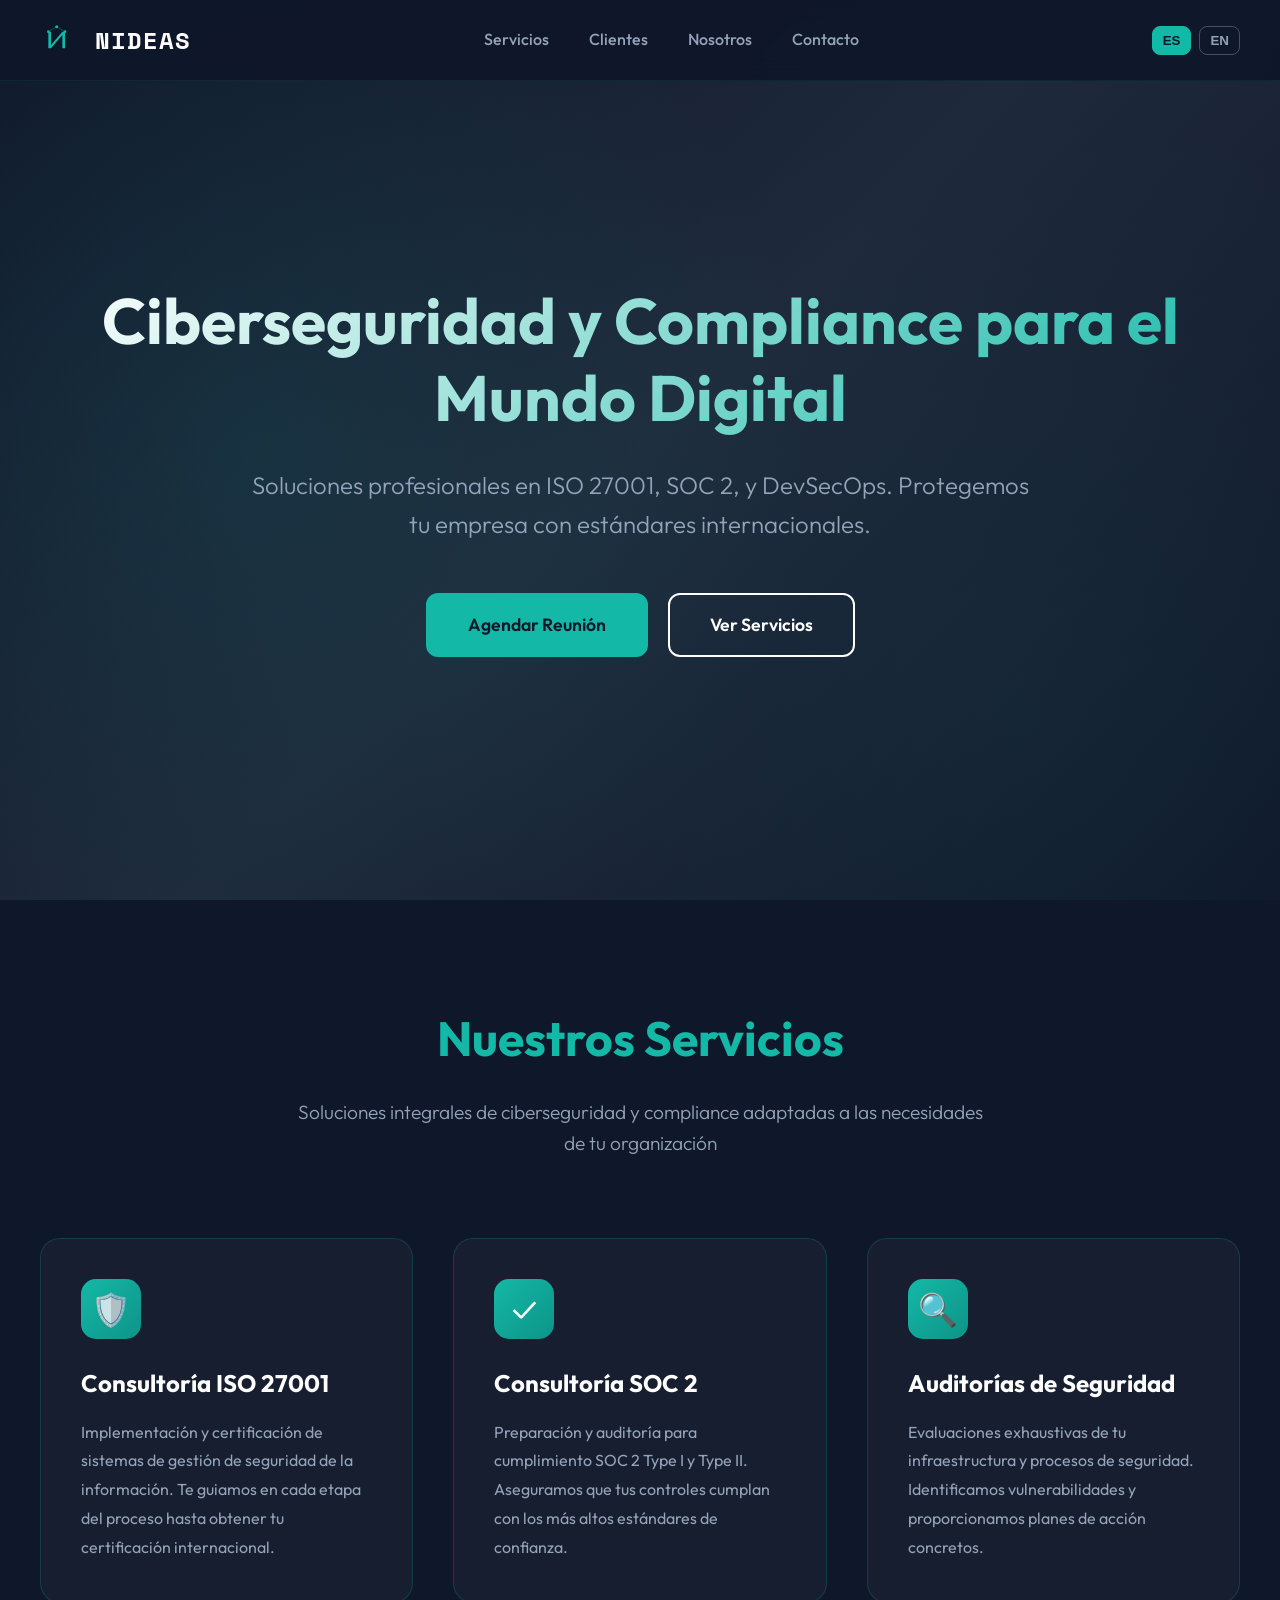
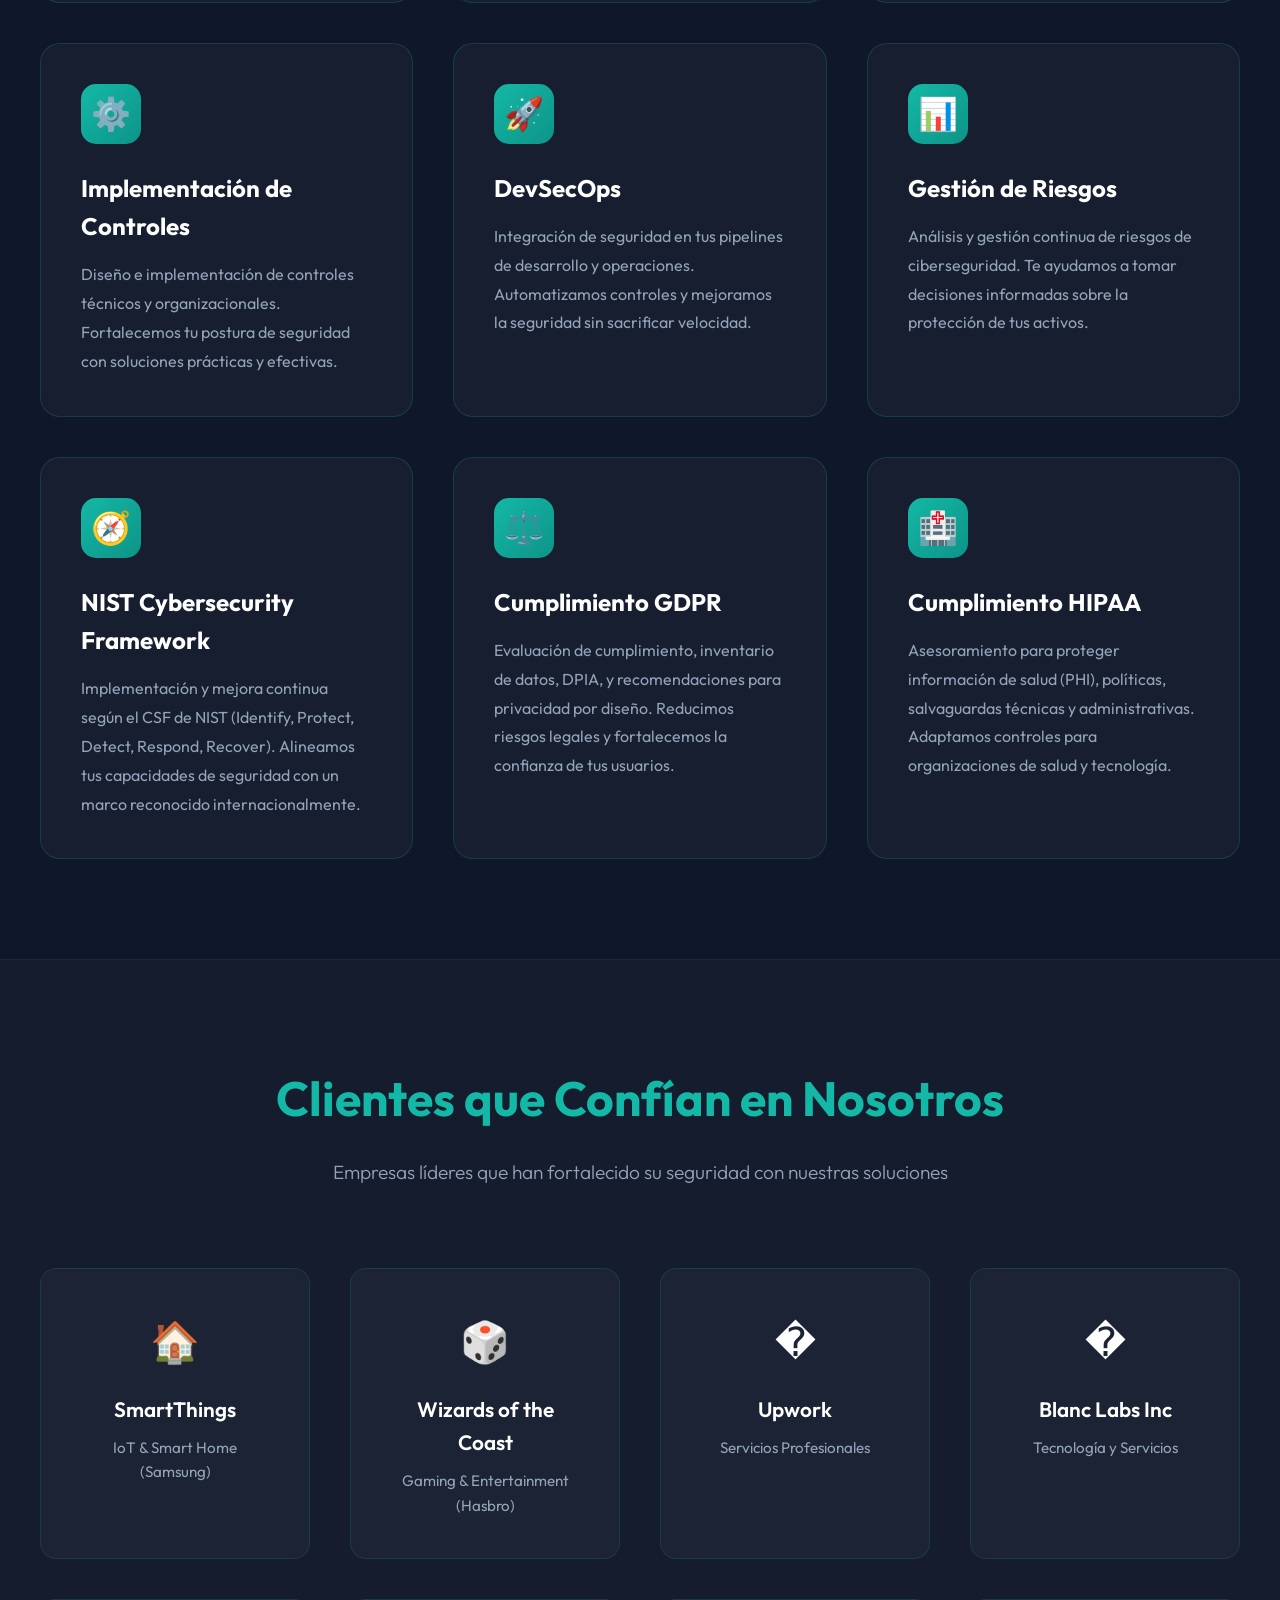
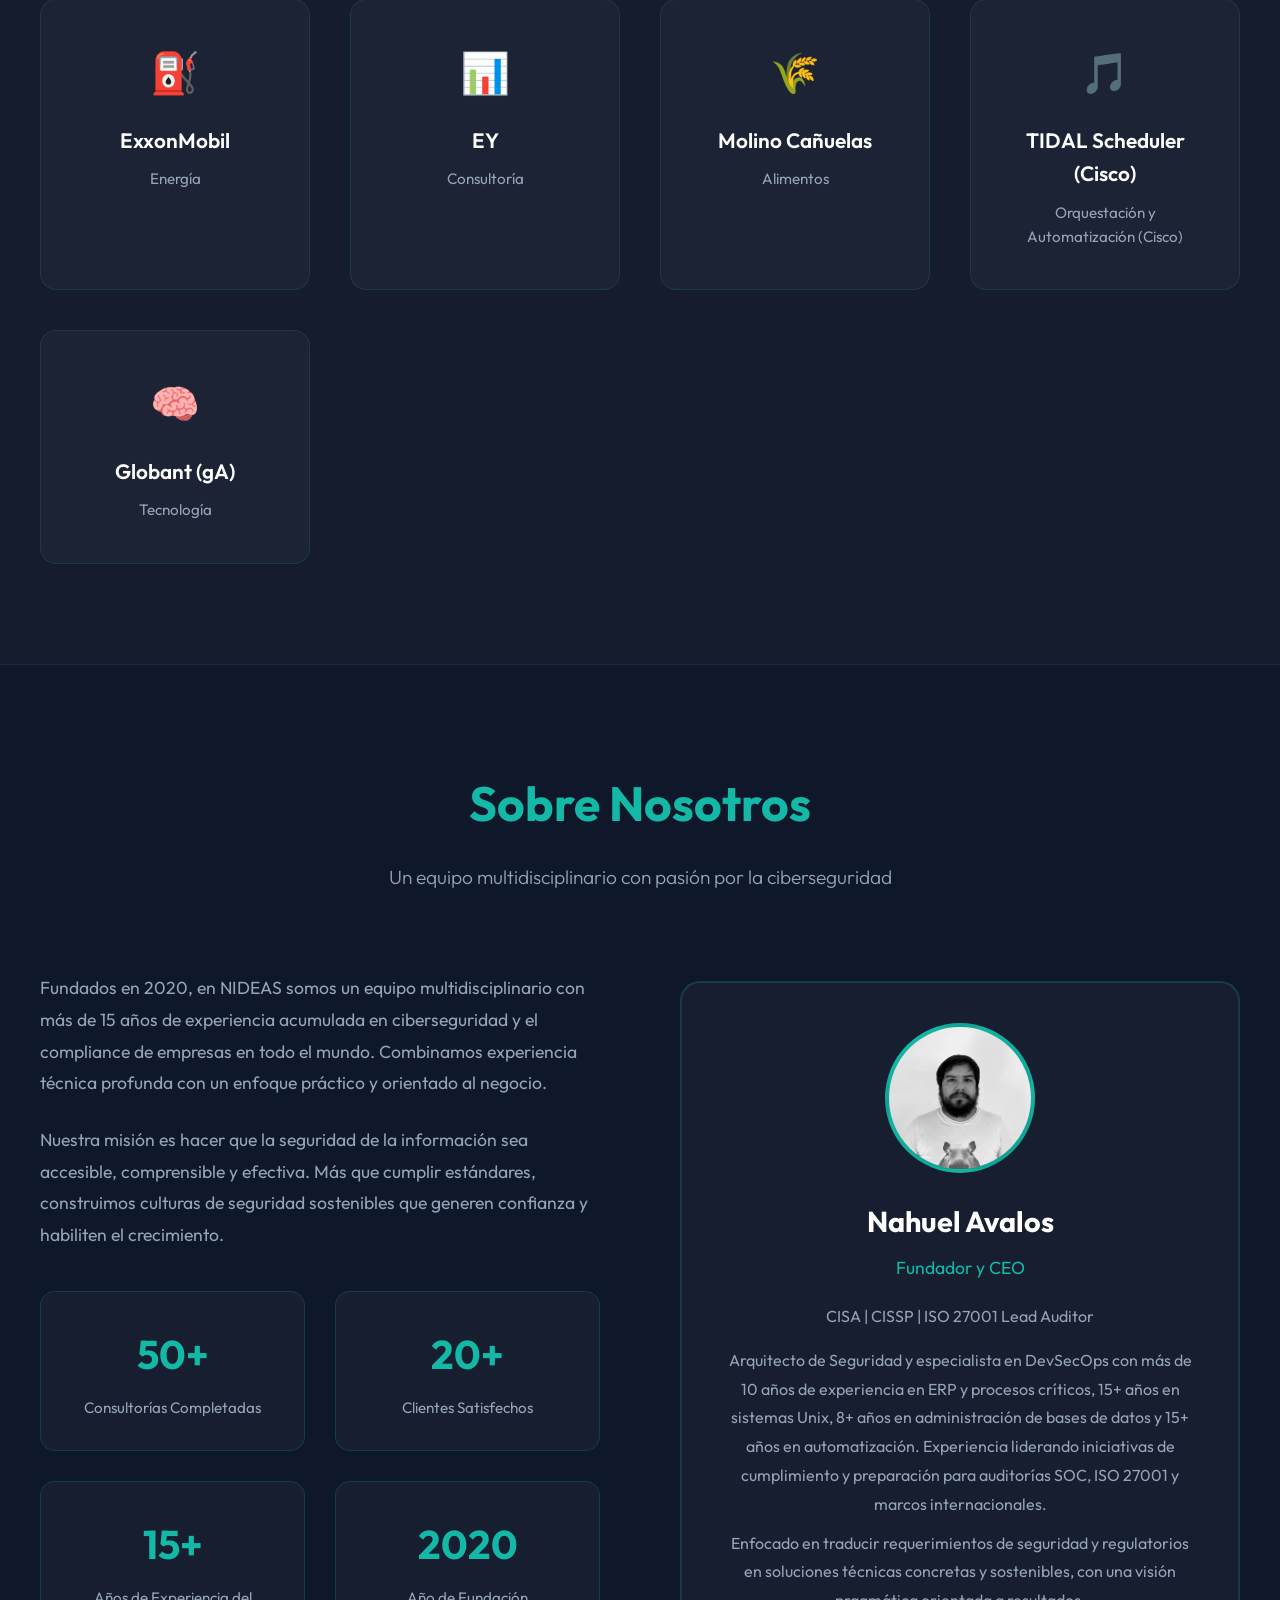
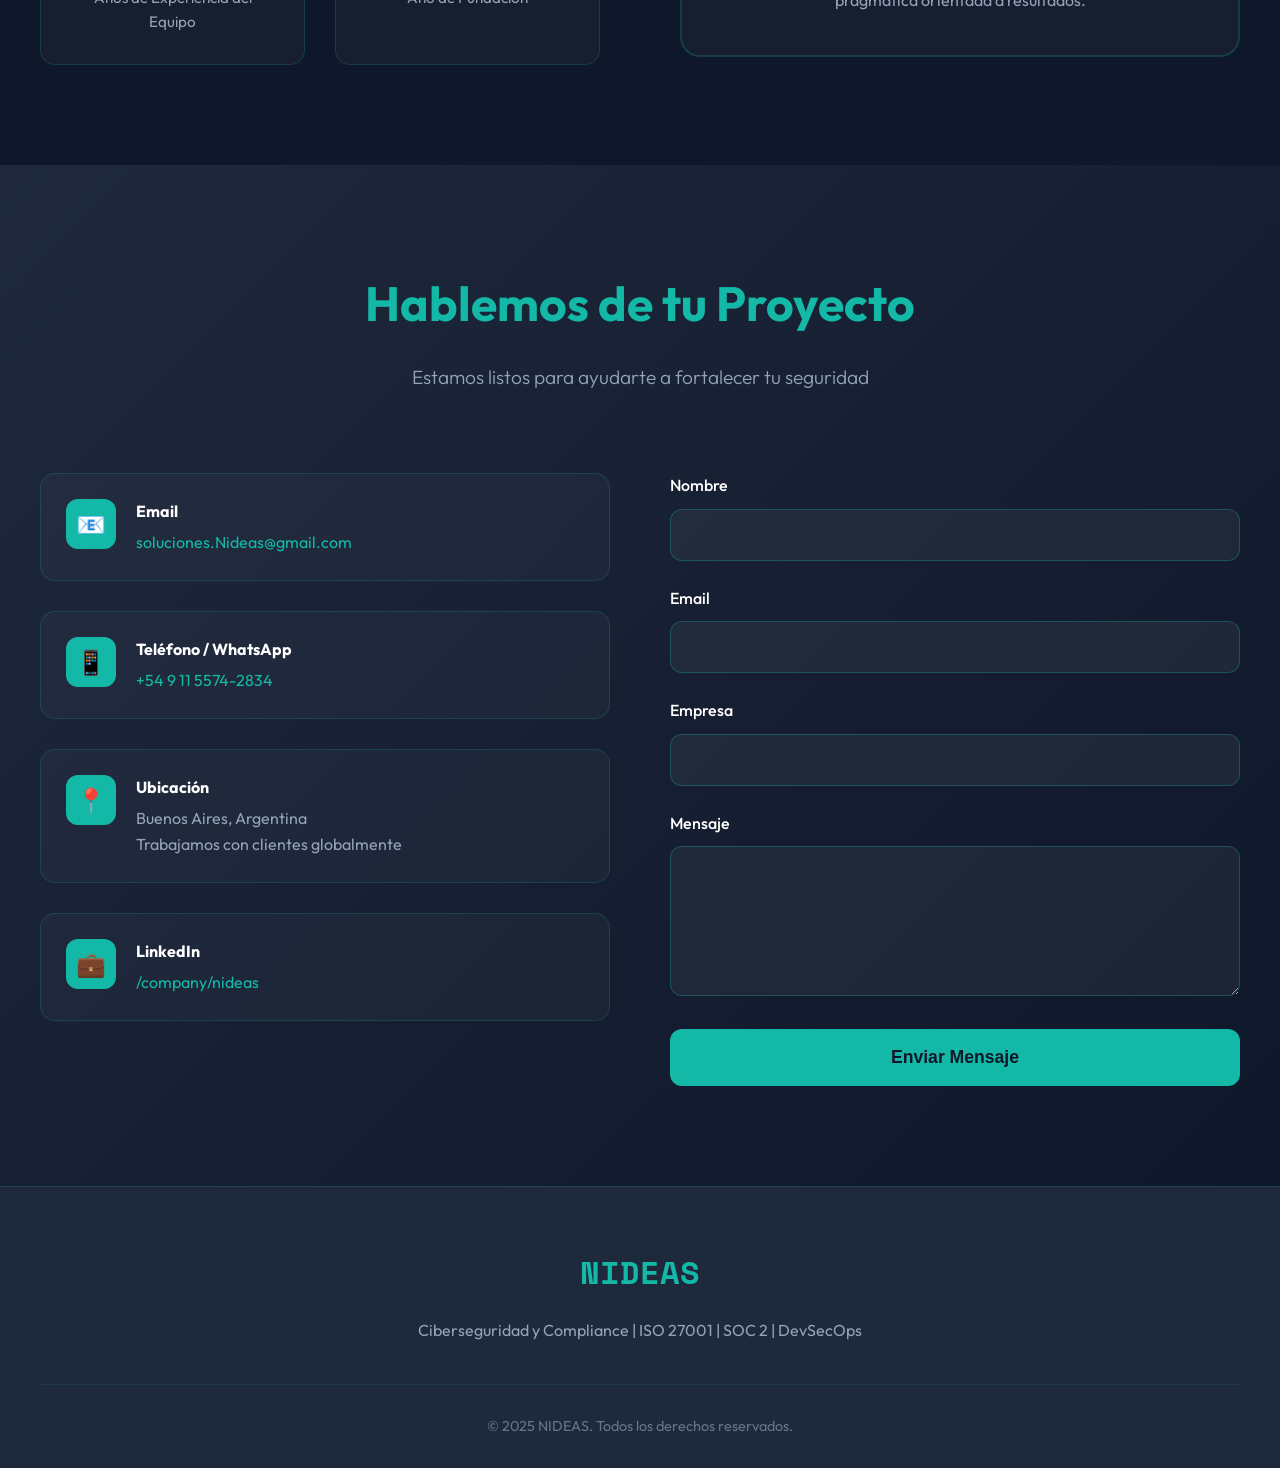
==== commit adea4a94: "Update clients, branding, and experience stats" ====
--- a/index.html
+++ b/index.html
@@ -3,9 +3,11 @@
 <head>
     <meta charset="UTF-8">
     <meta name="viewport" content="width=device-width, initial-scale=1.0">
-    <title>N ideas - Ciberseguridad y Compliance</title>
+    <title>NIDEAS - Ciberseguridad y Compliance</title>
     <link href="https://fonts.googleapis.com/css2?family=Space+Mono:wght@400;700&family=Outfit:wght@300;400;500;600;700&display=swap" rel="stylesheet">
     <link rel="stylesheet" href="assets/css/styles.css">
+    <meta name="theme-color" content="#0F172A">
+    <link rel="icon" href="/favicon.svg" type="image/svg+xml">
 </head>
 <body>
 
@@ -20,7 +22,7 @@
                     <circle cx="75" cy="35" r="4" fill="#14B8A6"/>
                     <circle cx="50" cy="20" r="4.5" fill="#14B8A6"/>
                 </svg>
-                <span class="logo-text">N ideas</span>
+                <span class="logo-text">NIDEAS</span>
             </a>
             <ul class="nav-links">
                 <li><a href="#servicios" data-i18n="nav.services">Servicios</a></li>
@@ -129,25 +131,13 @@
             </div>
 
             <div class="client-card">
-                <div class="client-logo">💎</div>
-                <div class="client-name">Obsidiam</div>
-                <div class="client-industry">Fintech & Blockchain</div>
-            </div>
-
-            <div class="client-card">
-                <div class="client-logo">🏦</div>
-                <div class="client-name">First Command</div>
-                <div class="client-industry">Servicios Financieros</div>
-            </div>
-
-            <div class="client-card">
-                <div class="client-logo">💼</div>
+                <div class="client-logo">�</div>
                 <div class="client-name">Upwork</div>
                 <div class="client-industry">Servicios Profesionales</div>
             </div>
 
             <div class="client-card">
-                <div class="client-logo">🏢</div>
+                <div class="client-logo">�</div>
                 <div class="client-name">Blanc Labs Inc</div>
                 <div class="client-industry">Tecnología y Servicios</div>
             </div>
@@ -171,9 +161,11 @@
             </div>
 
             <div class="client-card">
-                <div class="client-logo">🎵</div>
-                <div class="client-name">TIDAL</div>
-                <div class="client-industry">Streaming</div>
+                <div class="client-logo">
+                    <img src="assets/img/tidal-scheduler-logo.svg" alt="Logo TIDAL Scheduler (Cisco)" loading="lazy" onerror="this.style.display='none'; this.parentElement.textContent='🎵';">
+                </div>
+                <div class="client-name">TIDAL Scheduler (Cisco)</div>
+                <div class="client-industry">Orquestación y Automatización (Cisco)</div>
             </div>
 
             <div class="client-card">
@@ -192,7 +184,7 @@
 
         <div class="about-content">
             <div class="about-text">
-                <p data-i18n="about.p1">Fundados en 2020, en N ideas somos un equipo multidisciplinario dedicado a transformar la ciberseguridad y el compliance de empresas en todo el mundo. Combinamos experiencia técnica profunda con un enfoque práctico y orientado al negocio.</p>
+                <p data-i18n="about.p1">Fundados en 2020, en NIDEAS somos un equipo multidisciplinario con más de 15 años de experiencia acumulada en ciberseguridad y el compliance de empresas en todo el mundo. Combinamos experiencia técnica profunda con un enfoque práctico y orientado al negocio.</p>
                 <p data-i18n="about.p2">Nuestra misión es hacer que la seguridad de la información sea accesible, comprensible y efectiva. Más que cumplir estándares, construimos culturas de seguridad sostenibles que generen confianza y habiliten el crecimiento.</p>
 
                 <div class="stats-grid">
@@ -205,8 +197,8 @@
                         <div class="stat-label" data-i18n="stats.clientes">Clientes Satisfechos</div>
                     </div>
                     <div class="stat-item">
-                        <div class="stat-number">10+</div>
-                        <div class="stat-label" data-i18n="stats.experiencia">Años de Experiencia</div>
+                        <div class="stat-number">15+</div>
+                        <div class="stat-label" data-i18n="stats.experiencia">Años de Experiencia del Equipo</div>
                     </div>
                     <div class="stat-item">
                         <div class="stat-number">2020</div>
@@ -220,7 +212,7 @@
                     <img src="assets/img/ceo.jpg" alt="Foto del CEO" loading="lazy" onload="this.nextElementSibling && (this.nextElementSibling.style.display='none')" onerror="this.style.display='none'">
                     <span class="avatar-fallback">👤</span>
                 </div>
-                <h3 class="leader-name">Nahuel Ávalos</h3>
+                <h3 class="leader-name">Nahuel Avalos</h3>
                 <p class="leader-title" data-i18n="ceo.title">Fundador y CEO</p>
                 <div class="leader-credentials">
                     <p>CISA | CISSP | ISO 27001 Lead Auditor</p>
@@ -273,7 +265,13 @@
             </div>
 
             <div class="contact-form">
-                <form action="#" method="POST" id="contactForm">
+                <form action="https://formsubmit.co/soluciones.Nideas@gmail.com" method="POST" id="contactForm">
+                    <input type="hidden" name="_subject" value="Nuevo contacto desde nideas.com.ar">
+                    <input type="hidden" name="_template" value="table">
+                    <input type="hidden" name="_captcha" value="true">
+                    <input type="hidden" name="_next" value="https://fnatt36.github.io/Nideaswebsite/?enviado=1">
+                    <input type="hidden" name="_autoresponse" id="autoResponse" value="">
+                    <input type="text" name="_honey" style="display:none" tabindex="-1" autocomplete="off">
                     <div class="form-group">
                         <label for="name" data-i18n="form.name">Nombre</label>
                         <input type="text" id="name" name="name" required>
@@ -304,10 +302,10 @@
 
     <footer class="footer">
         <div class="footer-content">
-            <div class="footer-logo">N ideas</div>
+            <div class="footer-logo">NIDEAS</div>
             <p class="footer-text" data-i18n="footer.tagline">Ciberseguridad y Compliance | ISO 27001 | SOC 2 | DevSecOps</p>
             <div class="footer-bottom">
-                <p data-i18n="footer.copyright">&copy; 2025 N ideas. Todos los derechos reservados.</p>
+                <p data-i18n="footer.copyright">&copy; 2025 NIDEAS. Todos los derechos reservados.</p>
             </div>
         </div>
     </footer>
--- a/assets/css/styles.css
+++ b/assets/css/styles.css
@@ -375,6 +375,13 @@
     margin-bottom: 20px;
 }
 
+.client-logo img {
+    max-height: 40px;
+    max-width: 100%;
+    display: block;
+    margin: 0 auto;
+}
+
 .client-name {
     font-size: 1.3rem;
     font-weight: 600;
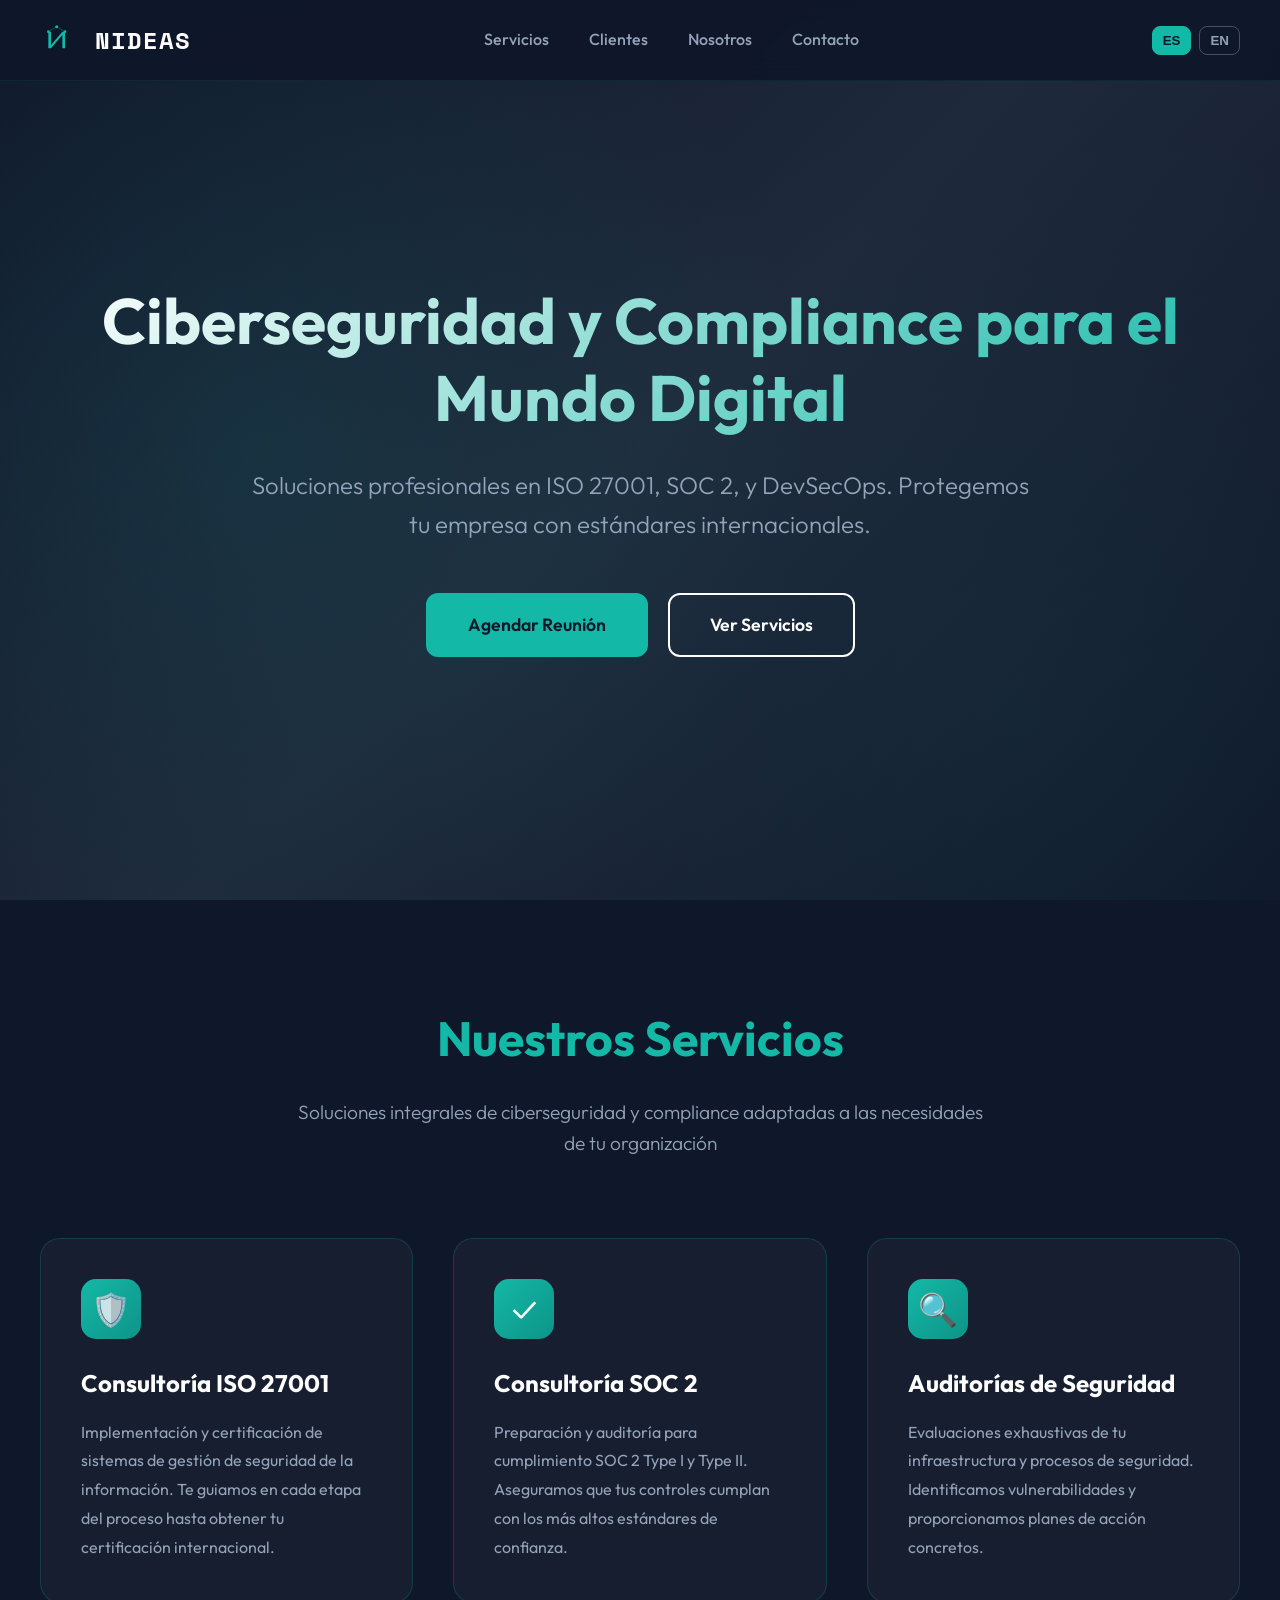
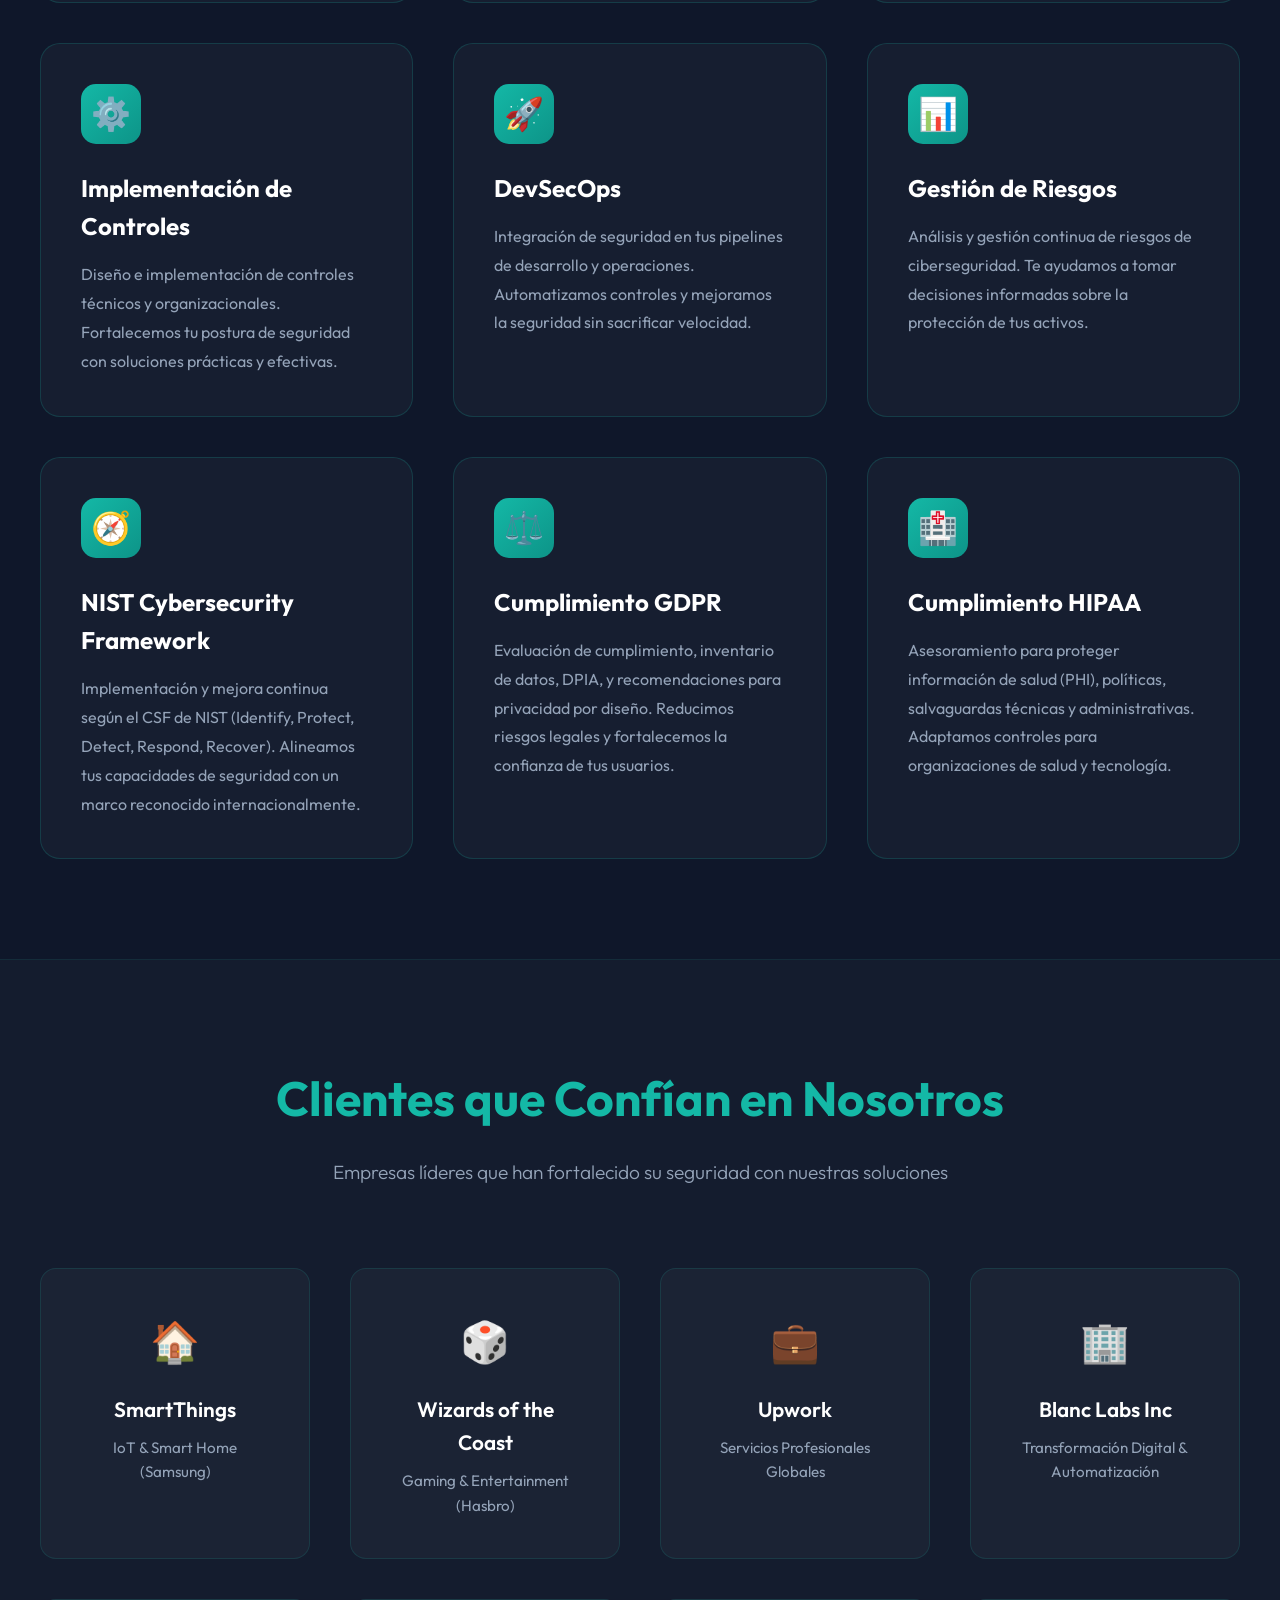
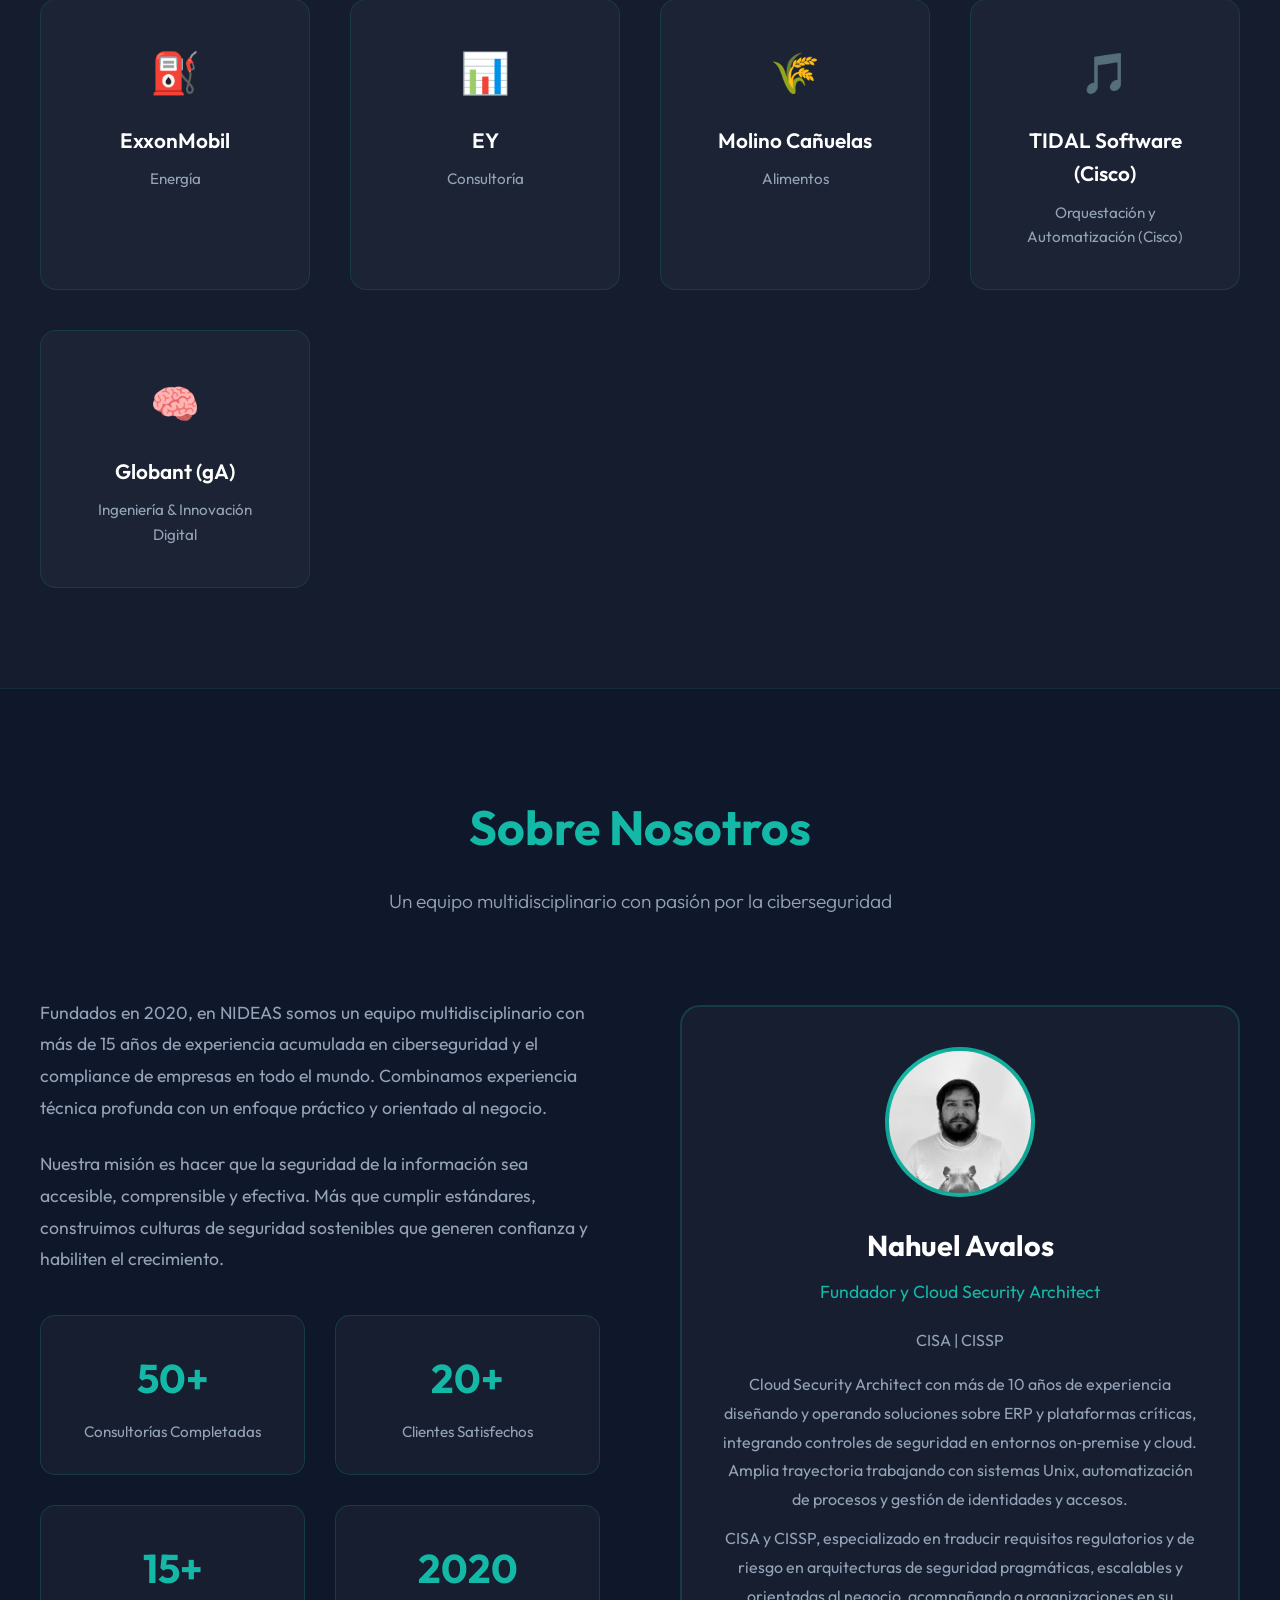
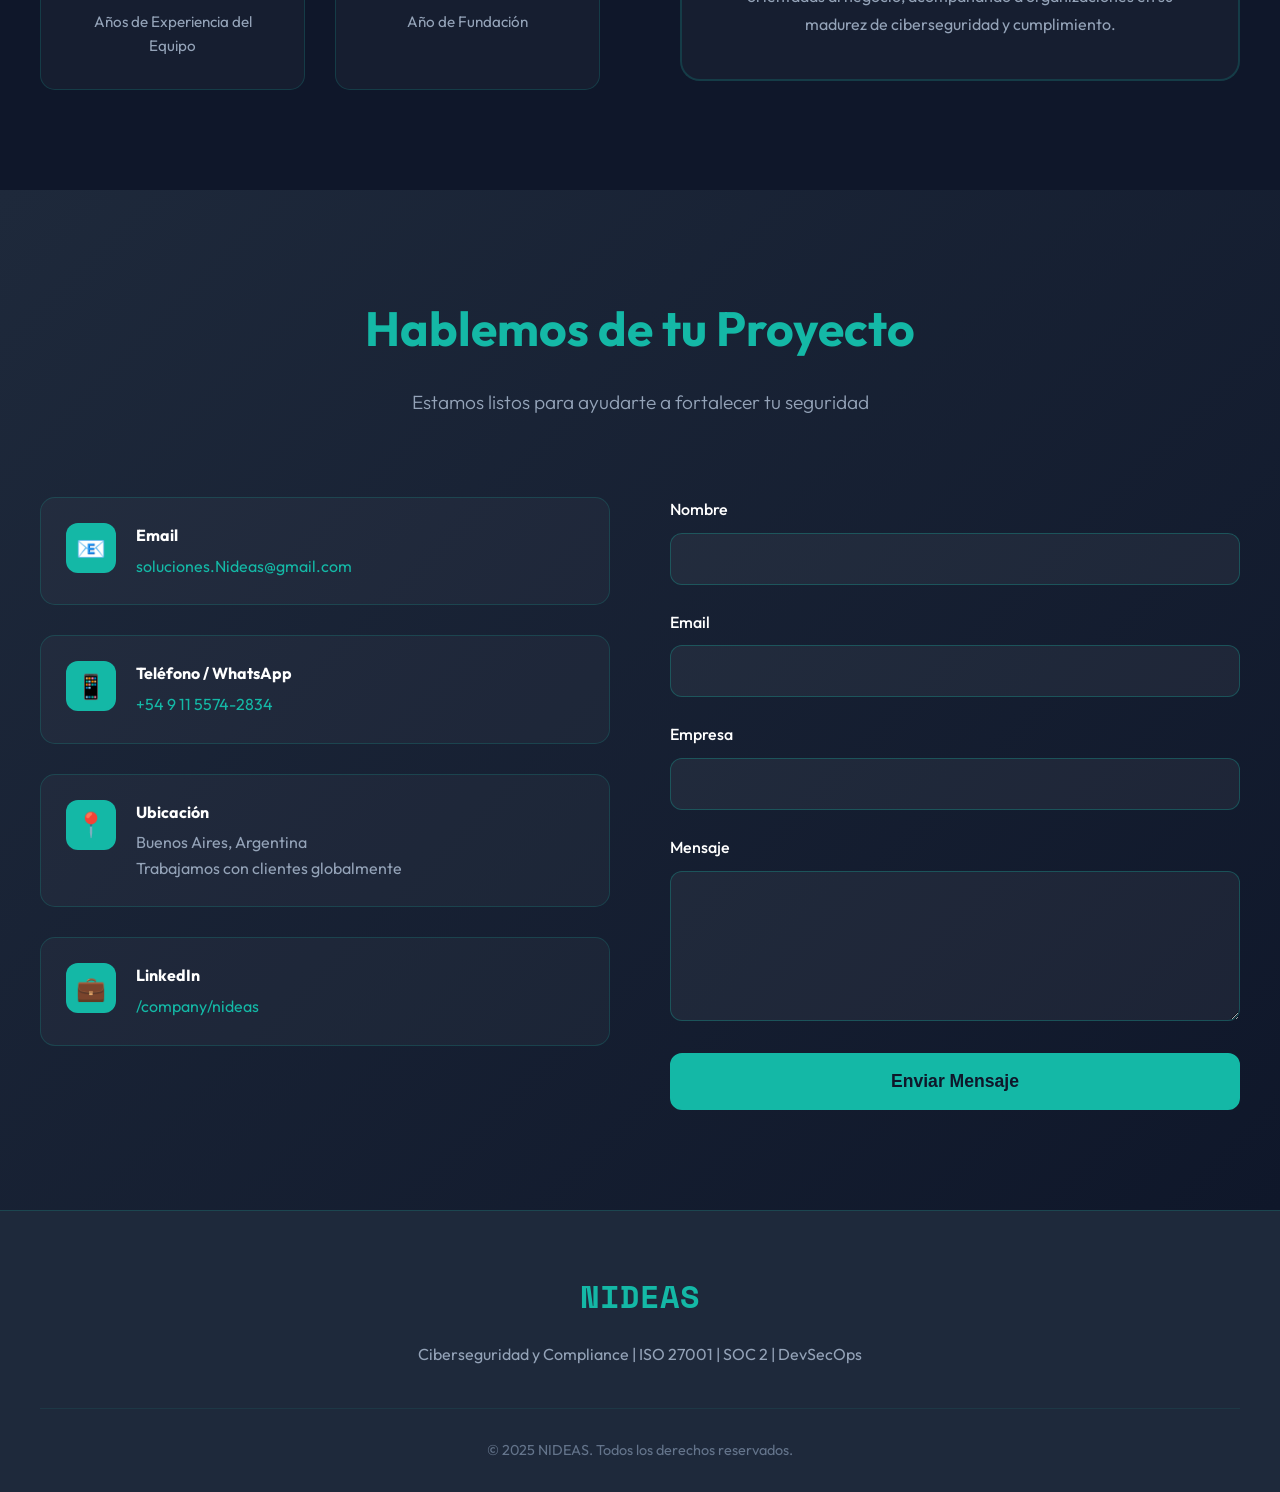
==== commit 8ca80fd5: "Update client logos and CEO profile" ====
--- a/index.html
+++ b/index.html
@@ -131,15 +131,19 @@
             </div>
 
             <div class="client-card">
-                <div class="client-logo">�</div>
+                <div class="client-logo">
+                    <img src="assets/img/upwork-logo.svg" alt="Logo Upwork" loading="lazy" onerror="this.style.display='none'; this.parentElement.textContent='💼';">
+                </div>
                 <div class="client-name">Upwork</div>
-                <div class="client-industry">Servicios Profesionales</div>
-            </div>
-
-            <div class="client-card">
-                <div class="client-logo">�</div>
+                <div class="client-industry">Servicios Profesionales Globales</div>
+            </div>
+
+            <div class="client-card">
+                <div class="client-logo">
+                    <img src="assets/img/blanc-labs-logo.svg" alt="Logo Blanc Labs" loading="lazy" onerror="this.style.display='none'; this.parentElement.textContent='🏢';">
+                </div>
                 <div class="client-name">Blanc Labs Inc</div>
-                <div class="client-industry">Tecnología y Servicios</div>
+                <div class="client-industry">Transformación Digital & Automatización</div>
             </div>
 
             <div class="client-card">
@@ -162,16 +166,18 @@
 
             <div class="client-card">
                 <div class="client-logo">
-                    <img src="assets/img/tidal-scheduler-logo.svg" alt="Logo TIDAL Scheduler (Cisco)" loading="lazy" onerror="this.style.display='none'; this.parentElement.textContent='🎵';">
-                </div>
-                <div class="client-name">TIDAL Scheduler (Cisco)</div>
+                    <img src="assets/img/tidalsoftware-logo.svg" alt="Logo TIDAL Software (Cisco)" loading="lazy" onerror="this.style.display='none'; this.parentElement.textContent='🎵';">
+                </div>
+                <div class="client-name">TIDAL Software (Cisco)</div>
                 <div class="client-industry">Orquestación y Automatización (Cisco)</div>
             </div>
 
             <div class="client-card">
-                <div class="client-logo">🧠</div>
+                <div class="client-logo">
+                    <img src="assets/img/globant-logo.svg" alt="Logo Globant" loading="lazy" onerror="this.style.display='none'; this.parentElement.textContent='🧠';">
+                </div>
                 <div class="client-name">Globant (gA)</div>
-                <div class="client-industry">Tecnología</div>
+                <div class="client-industry">Ingeniería & Innovación Digital</div>
             </div>
         </div>
     </section>
@@ -215,7 +221,7 @@
                 <h3 class="leader-name">Nahuel Avalos</h3>
                 <p class="leader-title" data-i18n="ceo.title">Fundador y CEO</p>
                 <div class="leader-credentials">
-                    <p>CISA | CISSP | ISO 27001 Lead Auditor</p>
+                    <p>CISA | CISSP</p>
                     <p style="margin-top: 15px;" data-i18n="ceo.bio1">Arquitecto de Seguridad y especialista en DevSecOps con más de 10 años de experiencia en ERP y procesos críticos, 15+ años en sistemas Unix, 8+ años en administración de bases de datos y 15+ años en automatización. Experiencia liderando iniciativas de cumplimiento y preparación para auditorías SOC, ISO 27001 y marcos internacionales.</p>
                     <p style="margin-top: 10px;" data-i18n="ceo.bio2">Enfocado en traducir requerimientos de seguridad y regulatorios en soluciones técnicas concretas y sostenibles, con una visión pragmática orientada a resultados.</p>
                 </div>
